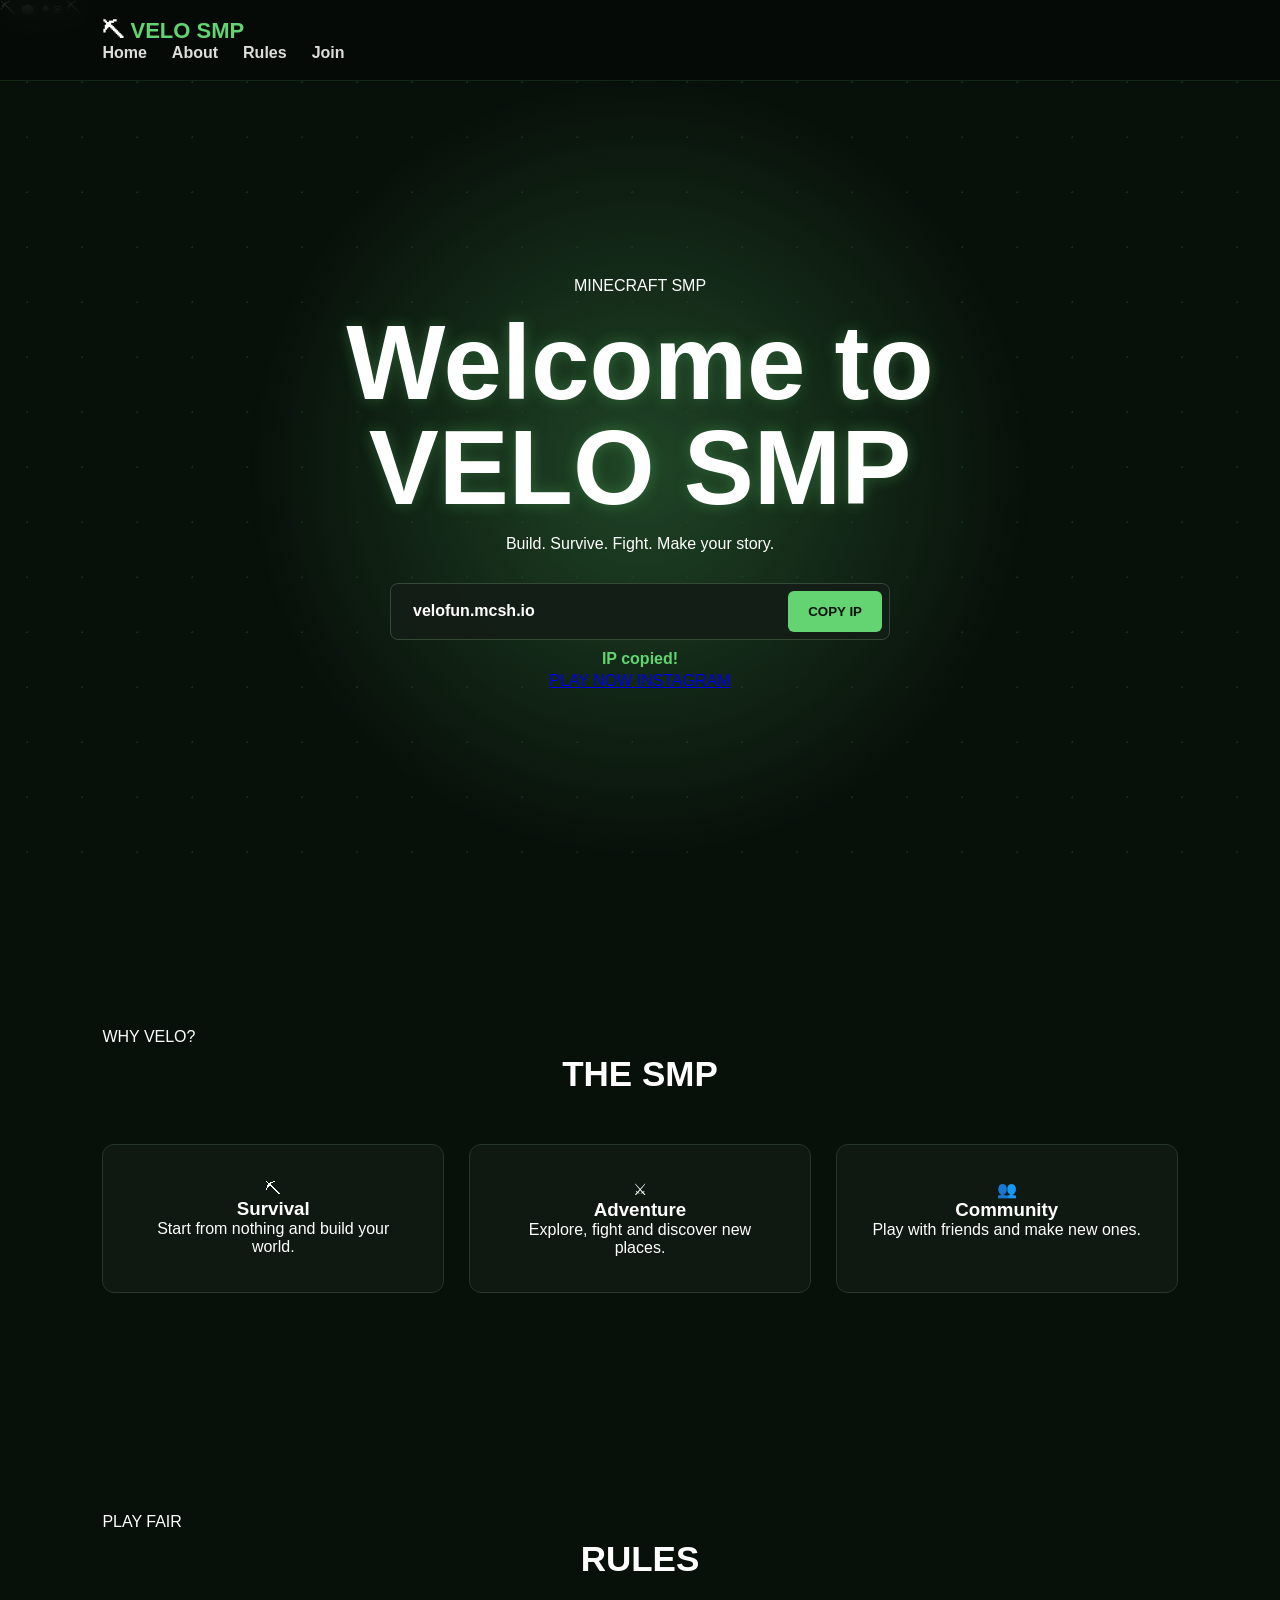
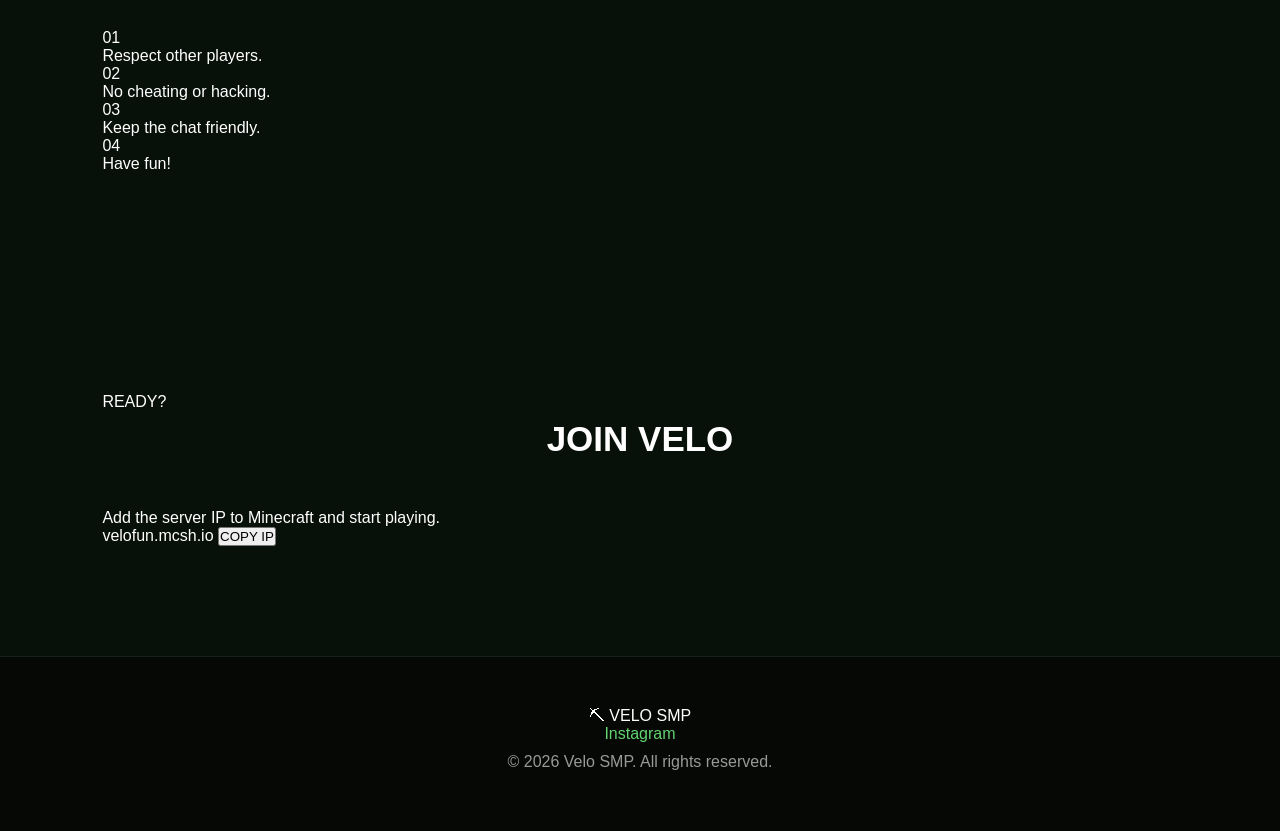
==== index.html @ 91c80f68 "Update index.html" ====
<!DOCTYPE html>
<html lang="en">
<head>
    <meta charset="UTF-8">
    <meta name="viewport" content="width=device-width, initial-scale=1.0">
    <meta name="theme-color" content="#071a12">

    <title>Velo SMP</title>

    <!-- Favicon -->
    <link rel="icon" type="image/png" href="favicon.png">

    <link rel="stylesheet" href="style.css">
</head>

<body>

    <!-- Background -->
    <div class="particles"></div>

    <!-- Floating Minecraft Symbols -->
    <div class="floating-symbols">
        <span>⛏</span>
        <span>⬢</span>
        <span>◆</span>
        <span>▣</span>
        <span>⛏</span>
    </div>

    <!-- Navbar -->
    <header class="navbar">
        <div class="nav-container">

            <div class="logo">
                ⛏ <span>VELO SMP</span>
            </div>

            <nav>
                <a href="#home">Home</a>
                <a href="#about">About</a>
                <a href="#rules">Rules</a>
                <a href="#join">Join</a>
            </nav>

        </div>
    </header>

    <!-- Hero -->
    <section id="home" class="hero">

        <div class="hero-content">

            <div class="badge">
                MINECRAFT SMP
            </div>

            <h1>
                Welcome to
                <span>VELO SMP</span>
            </h1>

            <p>
                Build. Survive. Fight. Make your story.
            </p>

            <div class="server-box">

                <span id="serverIP">
                    velofun.mcsh.io
                </span>

                <button id="copyTop">
                    COPY IP
                </button>

            </div>

            <div id="copyMessage">
                IP copied!
            </div>

            <div class="hero-buttons">

                <a href="#join" class="btn primary">
                    PLAY NOW
                </a>

                <a
                    href="https://www.instagram.com/z.eyro.x/"
                    target="_blank"
                    class="btn secondary"
                >
                    INSTAGRAM
                </a>

            </div>

        </div>

    </section>

    <!-- About -->
    <section id="about" class="section">

        <div class="section-title">
            <span>WHY VELO?</span>
            <h2>THE SMP</h2>
        </div>

        <div class="cards">

            <div class="card">
                <div class="card-icon">⛏</div>
                <h3>Survival</h3>
                <p>
                    Start from nothing and build your world.
                </p>
            </div>

            <div class="card">
                <div class="card-icon">⚔</div>
                <h3>Adventure</h3>
                <p>
                    Explore, fight and discover new places.
                </p>
            </div>

            <div class="card">
                <div class="card-icon">👥</div>
                <h3>Community</h3>
                <p>
                    Play with friends and make new ones.
                </p>
            </div>

        </div>

    </section>

    <!-- Rules -->
    <section id="rules" class="section rules-section">

        <div class="section-title">
            <span>PLAY FAIR</span>
            <h2>RULES</h2>
        </div>

        <div class="rules">

            <div class="rule">
                <span>01</span>
                <p>Respect other players.</p>
            </div>

            <div class="rule">
                <span>02</span>
                <p>No cheating or hacking.</p>
            </div>

            <div class="rule">
                <span>03</span>
                <p>Keep the chat friendly.</p>
            </div>

            <div class="rule">
                <span>04</span>
                <p>Have fun!</p>
            </div>

        </div>

    </section>

    <!-- Join -->
    <section id="join" class="join-section">

        <div class="join-content">

            <div class="section-title">
                <span>READY?</span>
                <h2>JOIN VELO</h2>
            </div>

            <p>
                Add the server IP to Minecraft and start playing.
            </p>

            <div class="join-ip">
                <span>velofun.mcsh.io</span>

                <button id="copyBottom">
                    COPY IP
                </button>
            </div>

        </div>

    </section>

    <!-- Footer -->
    <footer>

        <div class="footer-content">

            <div class="footer-logo">
                ⛏ VELO SMP
            </div>

            <a
                href="https://www.instagram.com/z.eyro.x/"
                target="_blank"
            >
                Instagram
            </a>

            <p>
                © 2026 Velo SMP. All rights reserved.
            </p>

        </div>

    </footer>

    <script src="script.js"></script>

</body>
</html>
---- style.css ----
/* ================================
   BASIC RESET
================================ */

* {
    margin: 0;
    padding: 0;
    box-sizing: border-box;
}

html {
    scroll-behavior: smooth;
}

body {
    font-family: Arial, Helvetica, sans-serif;
    background: #08100a;
    color: white;
    overflow-x: hidden;
}


/* ================================
   ANIMATED BACKGROUND
================================ */

.particles {
    position: fixed;
    inset: 0;
    z-index: -10;
    pointer-events: none;

    background-image:
        radial-gradient(
            circle,
            rgba(99, 212, 113, 0.5) 1px,
            transparent 1px
        );

    background-size: 55px 55px;

    animation: backgroundMove 15s linear infinite;

    opacity: 0.3;
}

@keyframes backgroundMove {

    from {
        background-position: 0 0;
    }

    to {
        background-position: 110px 110px;
    }

}


/* ================================
   FLOATING SYMBOLS
================================ */

.floating-symbol {
    position: fixed;
    z-index: -5;

    color: rgba(99, 212, 113, 0.18);

    font-size: 35px;

    pointer-events: none;
}

.symbol-1 {
    left: 8%;
    top: 30%;

    animation:
        floatOne 7s ease-in-out infinite;
}

.symbol-2 {
    right: 10%;
    top: 55%;

    animation:
        floatTwo 9s ease-in-out infinite;
}

.symbol-3 {
    left: 25%;
    bottom: 10%;

    animation:
        floatThree 8s ease-in-out infinite;
}

@keyframes floatOne {

    0%,
    100% {
        transform:
            translate(0, 0)
            rotate(0deg);
    }

    50% {
        transform:
            translate(30px, -40px)
            rotate(180deg);
    }

}

@keyframes floatTwo {

    0%,
    100% {
        transform:
            translate(0, 0)
            rotate(0deg);
    }

    50% {
        transform:
            translate(-30px, 35px)
            rotate(-180deg);
    }

}

@keyframes floatThree {

    0%,
    100% {
        transform:
            translate(0, 0)
            rotate(0deg);
    }

    50% {
        transform:
            translate(40px, -25px)
            rotate(180deg);
    }

}


/* ================================
   NAVBAR
================================ */

header {
    position: fixed;

    top: 0;
    left: 0;

    width: 100%;

    z-index: 1000;

    display: flex;
    justify-content: space-between;
    align-items: center;

    padding: 18px 8%;

    background: rgba(5, 10, 6, 0.85);

    backdrop-filter: blur(12px);

    border-bottom:
        1px solid rgba(99, 212, 113, 0.15);

    transition: 0.3s ease;
}

header.scrolled {
    padding-top: 12px;
    padding-bottom: 12px;

    background:
        rgba(5, 10, 6, 0.97);

    box-shadow:
        0 8px 30px rgba(0, 0, 0, 0.4);
}


/* Logo */

.logo {
    font-size: 22px;
    font-weight: 800;

    color: white;
}

.logo span {
    color: #63d471;
}


/* Navigation */

nav {
    display: flex;
    gap: 25px;
}

nav a {
    color: #ddd;

    text-decoration: none;

    font-weight: 600;

    transition:
        color 0.25s ease;
}

nav a:hover {
    color: #63d471;
}


/* ================================
   HERO
================================ */

.hero {
    min-height: 100vh;

    display: flex;

    justify-content: center;
    align-items: center;

    text-align: center;

    padding:
        120px 20px 90px;

    background:
        radial-gradient(
            circle at center,
            rgba(35, 75, 42, 0.9),
            transparent 50%
        );
}

.hero-content {
    max-width: 850px;
}


/* Welcome */

.welcome {
    color: #63d471;

    letter-spacing: 5px;

    font-size: 13px;

    font-weight: 800;

    margin-bottom: 10px;
}


/* ================================
   VELO SMP TITLE
================================ */

.title-container {
    position: relative;

    display: inline-block;

    animation:
        titleFloat 3s ease-in-out infinite;
}

h1 {
    font-size:
        clamp(55px, 10vw, 105px);

    line-height: 1;

    margin: 15px 0;

    color: white;

    text-shadow:
        0 0 15px rgba(99, 212, 113, 0.3);

    animation:
        titleGlow 2s ease-in-out infinite alternate;
}

@keyframes titleFloat {

    0%,
    100% {
        transform:
            translateY(0)
            rotate(0deg);
    }

    50% {
        transform:
            translateY(-10px)
            rotate(-0.5deg);
    }

}

@keyframes titleGlow {

    from {
        text-shadow:
            0 0 15px
            rgba(99, 212, 113, 0.25);
    }

    to {
        text-shadow:
            0 0 45px
            rgba(99, 212, 113, 0.75);
    }

}


/* Sparkles */

.sparkle {
    position: absolute;

    top: 25%;

    color: #63d471;

    font-size: 22px;

    animation:
        sparkleAnimation 1.5s ease-in-out infinite;
}

.sparkle-left {
    left: -50px;
}

.sparkle-right {
    right: -50px;

    animation-delay: 0.7s;
}

@keyframes sparkleAnimation {

    0%,
    100% {
        opacity: 0.2;

        transform:
            scale(0.6)
            rotate(0deg);
    }

    50% {
        opacity: 1;

        transform:
            scale(1.3)
            rotate(180deg);

        text-shadow:
            0 0 20px #63d471;
    }

}


/* ================================
   DESCRIPTION
================================ */

.description {
    color: #c2cbc4;

    font-size: 18px;

    line-height: 1.6;

    margin-top: 15px;
}


/* ================================
   SERVER IP
================================ */

.server-box {
    max-width: 500px;

    margin:
        30px auto 10px;

    display: flex;

    justify-content: space-between;
    align-items: center;

    padding: 7px;

    background:
        rgba(20, 30, 23, 0.95);

    border:
        1px solid #344936;

    border-radius: 8px;

    animation:
        serverGlow 3s ease-in-out infinite;
}

.server-box span {
    padding-left: 15px;

    font-weight: bold;

    font-size: 16px;
}

.server-box button,
.copy-button {
    position: relative;

    overflow: hidden;

    padding: 13px 20px;

    border: none;

    border-radius: 6px;

    background: #63d471;

    color: #071009;

    font-weight: 800;

    cursor: pointer;

    transition:
        transform 0.2s ease,
        box-shadow 0.2s ease;
}

.server-box button:hover,
.copy-button:hover {
    transform:
        translateY(-2px)
        scale(1.03);

    box-shadow:
        0 8px 25px
        rgba(99, 212, 113, 0.3);
}

@keyframes serverGlow {

    0%,
    100% {
        box-shadow:
            0 0 15px
            rgba(99, 212, 113, 0.04);
    }

    50% {
        box-shadow:
            0 0 30px
            rgba(99, 212, 113, 0.15);
    }

}

#copyMessage {
    min-height: 22px;

    color: #63d471;

    font-weight: bold;

    margin-top: 5px;
}


/* ================================
   BUTTONS
================================ */

.buttons {
    margin-top: 25px;

    display: flex;

    justify-content: center;

    gap: 15px;
}

.main-button,
.instagram-button {
    padding: 14px 25px;

    border-radius: 7px;

    text-decoration: none;

    font-weight: bold;

    transition:
        transform 0.25s ease,
        box-shadow 0.25s ease;
}

.main-button {
    background: #63d471;

    color: #071009;
}

.instagram-button {
    background: #171717;

    color: white;

    border:
        1px solid #444;
}

.main-button:hover,
.instagram-button:hover {
    transform:
        translateY(-4px);

    box-shadow:
        0 10px 25px
        rgba(0, 0, 0, 0.3);
}


/* ================================
   SECTIONS
================================ */

section {
    padding: 110px 8%;
}

.section-heading {
    text-align: center;
}

.section-tag {
    color: #63d471;

    letter-spacing: 4px;

    font-size: 13px;

    font-weight: 800;
}

section h2 {
    text-align: center;

    font-size: 35px;

    margin:
        8px 0 50px;
}


/* ================================
   CARDS
================================ */

.cards {
    max-width: 1100px;

    margin: auto;

    display: grid;

    grid-template-columns:
        repeat(3, 1fr);

    gap: 25px;
}

.card {
    padding: 35px;

    text-align: center;

    background:
        rgba(17, 25, 19, 0.92);

    border:
        1px solid #26352a;

    border-radius: 12px;

    animation:
        cardFloat 5s ease-in-out infinite;

    transition:
        border-color 0.3s ease,
        box-shadow 0.3s ease;
}

.card:nth-child(2) {
    animation-delay: 0.7s;
}

.card:nth-child(3) {
    animation-delay: 1.4s;
}

.card:hover {
    border-color: #63d471;

    box-shadow:
        0 15px 40px
        rgba(99, 212, 113, 0.1);
}

@keyframes cardFloat {

    0%,
    100% {
        transform:
            translateY(0);
    }

    50% {
        transform:
            translateY(-8px);
    }

}

.icon {
    font-size: 45px;

    margin-bottom: 15px;

    display: inline-block;
}


/* Earth */

.earth {
    animation:
        earthAnimation 3s ease-in-out infinite;
}

@keyframes earthAnimation {

    0% {
        transform:
            translateY(0)
            rotate(0deg)
            scale(1);
    }

    50% {
        transform:
            translateY(-10px)
            rotate(180deg)
            scale(1.08);
    }

    100% {
        transform:
            translateY(0)
            rotate(360deg)
            scale(1);
    }

}


/* Sword */

.sword {
    animation:
        swordAnimation 2s ease-in-out infinite;
}

@keyframes swordAnimation {

    0%,
    100% {
        transform:
            rotate(-12deg);
    }

    50% {
        transform:
            rotate(18deg)
            translateY(-8px);
    }

}


/* People */

.people {
    animation:
        peopleAnimation 1.8s ease-in-out infinite;
}

@keyframes peopleAnimation {

    0%,
    100% {
        transform:
            translateY(0);
    }

    50% {
        transform:
            translateY(-10px)
            scale(1.08);
    }

}


/* ================================
   RULES
================================ */

.rules-box {
    max-width: 700px;

    margin: auto;

    padding: 30px;

    background:
        rgba(17, 25, 19, 0.92);

    border:
        1px solid #26352a;

    border-radius: 12px;

    animation:
        rulesGlow 4s ease-in-out infinite;
}

.rules-box p {
    padding: 15px 0;

    border-bottom:
        1px solid #26352a;

    transition:
        padding-left 0.2s ease,
        color 0.2s ease;
}

.rules-box p:last-child {
    border-bottom: none;
}

.rules-box p:hover {
    padding-left: 10px;

    color: #63d471;
}

@keyframes rulesGlow {

    0%,
    100% {
        box-shadow:
            0 0 0
            rgba(99, 212, 113, 0);
    }

    50% {
        box-shadow:
            0 0 35px
            rgba(99, 212, 113, 0.08);
    }

}


/* ================================
   JOIN
================================ */

.join {
    text-align: center;

    background:
        radial-gradient(
            circle,
            rgba(24, 50, 30, 0.9),
            transparent 70%
        );
}

.join h2 {
    margin-bottom: 15px;

    animation:
        joinFloat 3s ease-in-out infinite;
}

.join p {
    color: #c2cbc4;
}

.big-ip {
    margin: 25px 0;

    font-size:
        clamp(24px, 4vw, 32px);

    font-weight: bold;

    color: #63d471;

    text-shadow:
        0 0 20px
        rgba(99, 212, 113, 0.3);
}

@keyframes joinFloat {

    0%,
    100% {
        transform:
            translateY(0);
    }

    50% {
        transform:
            translateY(-6px);
    }

}


/* ================================
   FOOTER
================================ */

footer {
    text-align: center;

    padding: 50px 20px;

    background: #050805;

    border-top:
        1px solid #182119;
}

footer h3 {
    margin-bottom: 10px;
}

footer p {
    color: #999;

    margin: 10px 0;
}

footer a {
    color: #63d471;

    text-decoration: none;
}

footer a:hover {
    text-decoration: underline;
}


/* ================================
   MOBILE
================================ */

@media (max-width: 700px) {

    header {
        padding:
            15px 5%;
    }

    nav {
        display: none;
    }

    .server-box {
        flex-direction: column;

        gap: 10px;
    }

    .server-box span {
        padding: 10px;
    }

    .server-box button {
        width: 100%;
    }

    .buttons {
        flex-direction: column;
    }

    .main-button,
    .instagram-button {
        width: 100%;

        text-align: center;
    }

    .cards {
        grid-template-columns: 1fr;
    }

    section {
        padding:
            80px 6%;
    }

    .sparkle {
        display: none;
    }

}


/* ================================
   REDUCED MOTION
================================ */

@media (prefers-reduced-motion: reduce) {

    * {
        animation: none !important;
        transition: none !important;
    }

}
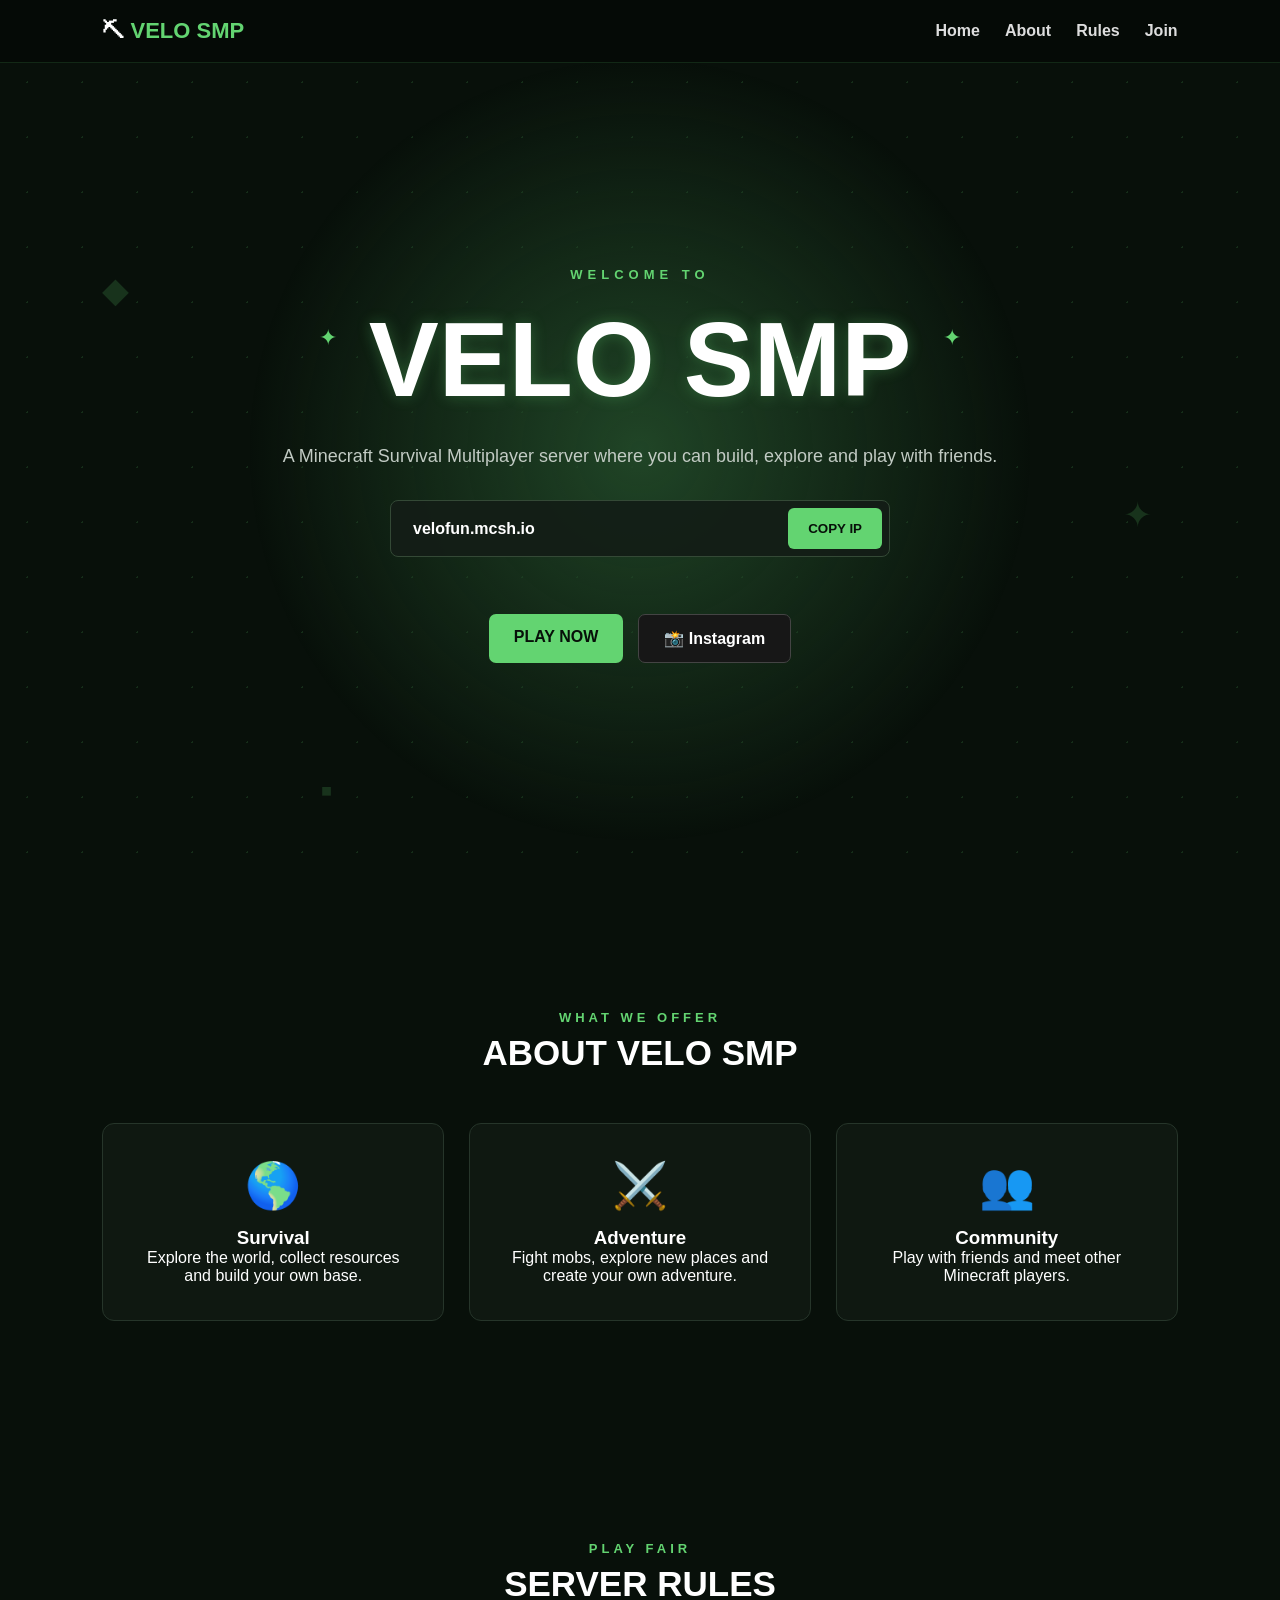
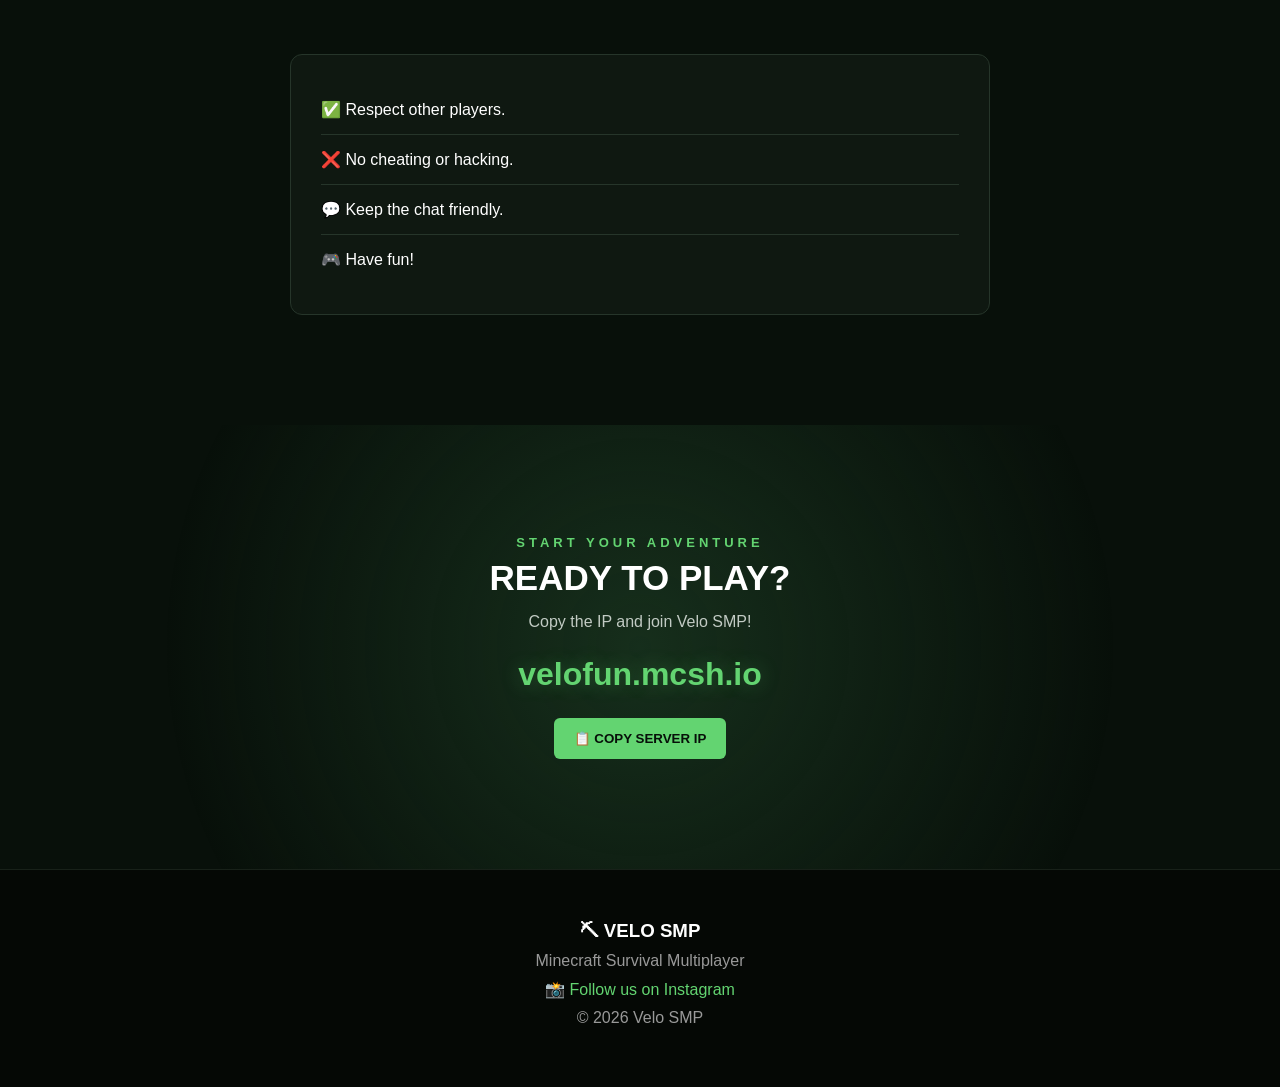
==== commit 6b6a2026: "Update index.html" ====
--- a/index.html
+++ b/index.html
@@ -3,13 +3,9 @@
 <head>
     <meta charset="UTF-8">
     <meta name="viewport" content="width=device-width, initial-scale=1.0">
-    <meta name="theme-color" content="#071a12">
-
+    <meta name="theme-color" content="#08100a">
     <title>Velo SMP</title>
-
-    <!-- Favicon -->
     <link rel="icon" type="image/png" href="favicon.png">
-
     <link rel="stylesheet" href="style.css">
 </head>
 
@@ -18,208 +14,241 @@
     <!-- Background -->
     <div class="particles"></div>
 
-    <!-- Floating Minecraft Symbols -->
-    <div class="floating-symbols">
-        <span>⛏</span>
-        <span>⬢</span>
-        <span>◆</span>
-        <span>▣</span>
-        <span>⛏</span>
-    </div>
-
-    <!-- Navbar -->
-    <header class="navbar">
-        <div class="nav-container">
-
-            <div class="logo">
-                ⛏ <span>VELO SMP</span>
-            </div>
-
-            <nav>
-                <a href="#home">Home</a>
-                <a href="#about">About</a>
-                <a href="#rules">Rules</a>
-                <a href="#join">Join</a>
-            </nav>
-
+    <!-- Floating symbols -->
+    <div class="floating-symbol symbol-1">◆</div>
+    <div class="floating-symbol symbol-2">✦</div>
+    <div class="floating-symbol symbol-3">▪</div>
+
+    <!-- Navigation -->
+    <header id="navbar">
+
+        <div class="logo">
+            ⛏ <span>VELO SMP</span>
         </div>
+
+        <nav>
+            <a href="#home">Home</a>
+            <a href="#about">About</a>
+            <a href="#rules">Rules</a>
+            <a href="#join">Join</a>
+        </nav>
+
     </header>
 
-    <!-- Hero -->
-    <section id="home" class="hero">
-
-        <div class="hero-content">
-
-            <div class="badge">
-                MINECRAFT SMP
-            </div>
-
-            <h1>
-                Welcome to
-                <span>VELO SMP</span>
-            </h1>
+
+    <!-- Main -->
+    <main>
+
+        <!-- HOME -->
+        <section id="home" class="hero">
+
+            <div class="hero-content">
+
+                <div class="welcome">
+                    WELCOME TO
+                </div>
+
+                <div class="title-container">
+
+                    <span class="sparkle sparkle-left">✦</span>
+
+                    <h1 id="mainTitle">VELO SMP</h1>
+
+                    <span class="sparkle sparkle-right">✦</span>
+
+                </div>
+
+                <p class="description">
+                    A Minecraft Survival Multiplayer server
+                    where you can build, explore and play with friends.
+                </p>
+
+
+                <!-- Server IP -->
+                <div class="server-box">
+
+                    <span id="serverIP">
+                        velofun.mcsh.io
+                    </span>
+
+                    <button id="copyTop">
+                        COPY IP
+                    </button>
+
+                </div>
+
+                <div id="copyMessage"></div>
+
+
+                <!-- Buttons -->
+                <div class="buttons">
+
+                    <a href="#join" class="main-button">
+                        PLAY NOW
+                    </a>
+
+                    <a
+                        href="https://www.instagram.com/z.eyro.x/"
+                        target="_blank"
+                        rel="noopener noreferrer"
+                        class="instagram-button"
+                    >
+                        📸 Instagram
+                    </a>
+
+                </div>
+
+            </div>
+
+        </section>
+
+
+        <!-- ABOUT -->
+        <section id="about">
+
+            <div class="section-heading">
+
+                <div class="section-tag">
+                    WHAT WE OFFER
+                </div>
+
+                <h2>ABOUT VELO SMP</h2>
+
+            </div>
+
+
+            <div class="cards">
+
+                <div class="card">
+
+                    <div class="icon earth">
+                        🌎
+                    </div>
+
+                    <h3>Survival</h3>
+
+                    <p>
+                        Explore the world, collect resources
+                        and build your own base.
+                    </p>
+
+                </div>
+
+
+                <div class="card">
+
+                    <div class="icon sword">
+                        ⚔️
+                    </div>
+
+                    <h3>Adventure</h3>
+
+                    <p>
+                        Fight mobs, explore new places
+                        and create your own adventure.
+                    </p>
+
+                </div>
+
+
+                <div class="card">
+
+                    <div class="icon people">
+                        👥
+                    </div>
+
+                    <h3>Community</h3>
+
+                    <p>
+                        Play with friends and meet
+                        other Minecraft players.
+                    </p>
+
+                </div>
+
+            </div>
+
+        </section>
+
+
+        <!-- RULES -->
+        <section id="rules">
+
+            <div class="section-heading">
+
+                <div class="section-tag">
+                    PLAY FAIR
+                </div>
+
+                <h2>SERVER RULES</h2>
+
+            </div>
+
+
+            <div class="rules-box">
+
+                <p>✅ Respect other players.</p>
+
+                <p>❌ No cheating or hacking.</p>
+
+                <p>💬 Keep the chat friendly.</p>
+
+                <p>🎮 Have fun!</p>
+
+            </div>
+
+        </section>
+
+
+        <!-- JOIN -->
+        <section id="join" class="join">
+
+            <div class="section-tag">
+                START YOUR ADVENTURE
+            </div>
+
+            <h2>READY TO PLAY?</h2>
 
             <p>
-                Build. Survive. Fight. Make your story.
+                Copy the IP and join Velo SMP!
             </p>
 
-            <div class="server-box">
-
-                <span id="serverIP">
-                    velofun.mcsh.io
-                </span>
-
-                <button id="copyTop">
-                    COPY IP
-                </button>
-
-            </div>
-
-            <div id="copyMessage">
-                IP copied!
-            </div>
-
-            <div class="hero-buttons">
-
-                <a href="#join" class="btn primary">
-                    PLAY NOW
-                </a>
-
-                <a
-                    href="https://www.instagram.com/z.eyro.x/"
-                    target="_blank"
-                    class="btn secondary"
-                >
-                    INSTAGRAM
-                </a>
-
-            </div>
-
-        </div>
-
-    </section>
-
-    <!-- About -->
-    <section id="about" class="section">
-
-        <div class="section-title">
-            <span>WHY VELO?</span>
-            <h2>THE SMP</h2>
-        </div>
-
-        <div class="cards">
-
-            <div class="card">
-                <div class="card-icon">⛏</div>
-                <h3>Survival</h3>
-                <p>
-                    Start from nothing and build your world.
-                </p>
-            </div>
-
-            <div class="card">
-                <div class="card-icon">⚔</div>
-                <h3>Adventure</h3>
-                <p>
-                    Explore, fight and discover new places.
-                </p>
-            </div>
-
-            <div class="card">
-                <div class="card-icon">👥</div>
-                <h3>Community</h3>
-                <p>
-                    Play with friends and make new ones.
-                </p>
-            </div>
-
-        </div>
-
-    </section>
-
-    <!-- Rules -->
-    <section id="rules" class="section rules-section">
-
-        <div class="section-title">
-            <span>PLAY FAIR</span>
-            <h2>RULES</h2>
-        </div>
-
-        <div class="rules">
-
-            <div class="rule">
-                <span>01</span>
-                <p>Respect other players.</p>
-            </div>
-
-            <div class="rule">
-                <span>02</span>
-                <p>No cheating or hacking.</p>
-            </div>
-
-            <div class="rule">
-                <span>03</span>
-                <p>Keep the chat friendly.</p>
-            </div>
-
-            <div class="rule">
-                <span>04</span>
-                <p>Have fun!</p>
-            </div>
-
-        </div>
-
-    </section>
-
-    <!-- Join -->
-    <section id="join" class="join-section">
-
-        <div class="join-content">
-
-            <div class="section-title">
-                <span>READY?</span>
-                <h2>JOIN VELO</h2>
-            </div>
-
-            <p>
-                Add the server IP to Minecraft and start playing.
-            </p>
-
-            <div class="join-ip">
-                <span>velofun.mcsh.io</span>
-
-                <button id="copyBottom">
-                    COPY IP
-                </button>
-            </div>
-
-        </div>
-
-    </section>
+            <div class="big-ip">
+                velofun.mcsh.io
+            </div>
+
+            <button id="copyBottom" class="copy-button">
+                📋 COPY SERVER IP
+            </button>
+
+        </section>
+
+    </main>
+
 
     <!-- Footer -->
     <footer>
 
-        <div class="footer-content">
-
-            <div class="footer-logo">
-                ⛏ VELO SMP
-            </div>
-
-            <a
-                href="https://www.instagram.com/z.eyro.x/"
-                target="_blank"
-            >
-                Instagram
-            </a>
-
-            <p>
-                © 2026 Velo SMP. All rights reserved.
-            </p>
-
-        </div>
+        <h3>⛏ VELO SMP</h3>
+
+        <p>
+            Minecraft Survival Multiplayer
+        </p>
+
+        <a
+            href="https://www.instagram.com/z.eyro.x/"
+            target="_blank"
+            rel="noopener noreferrer"
+        >
+            📸 Follow us on Instagram
+        </a>
+
+        <p class="copyright">
+            © 2026 Velo SMP
+        </p>
 
     </footer>
+
 
     <script src="script.js"></script>
 
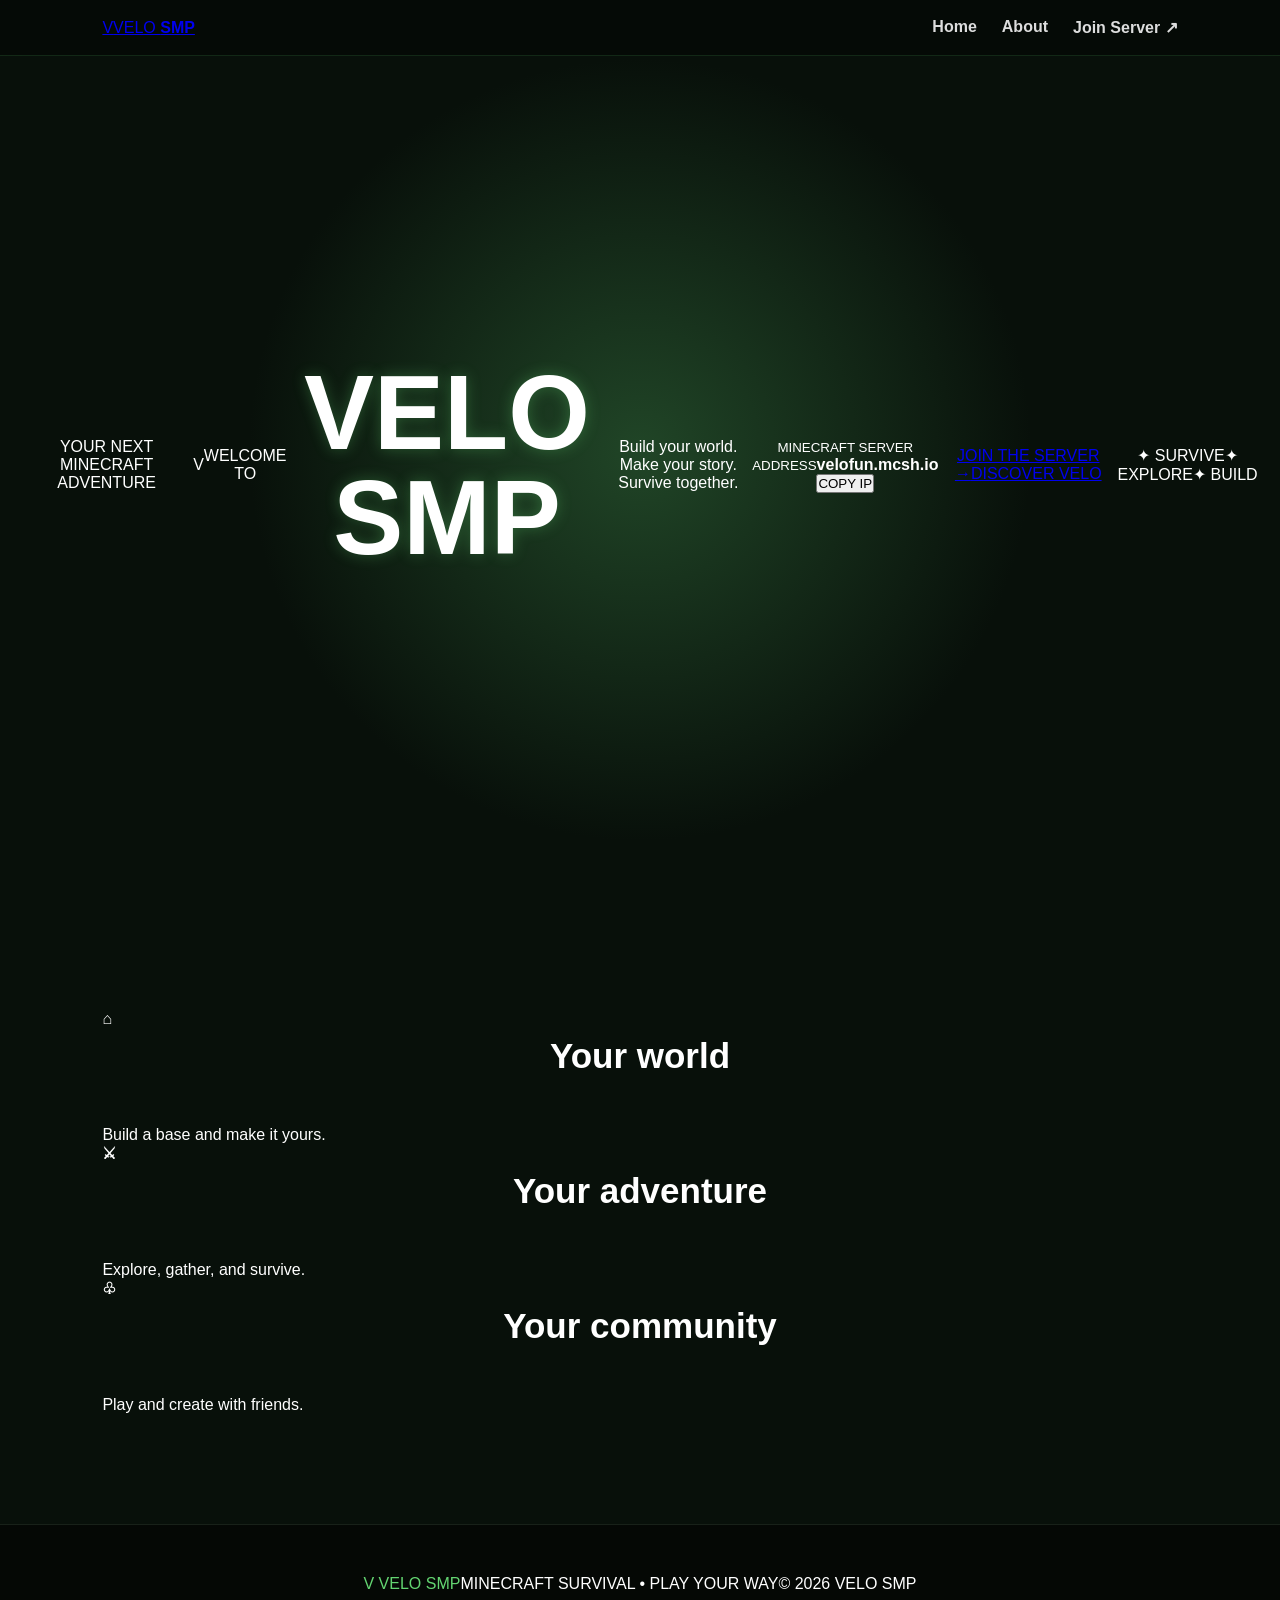
==== commit 066f04f6: "Redesign Velo SMP homepage" ====
--- a/index.html
+++ b/index.html
@@ -1,256 +1,6 @@
-<!DOCTYPE html>
-<html lang="en">
-<head>
-    <meta charset="UTF-8">
-    <meta name="viewport" content="width=device-width, initial-scale=1.0">
-    <meta name="theme-color" content="#08100a">
-    <title>Velo SMP</title>
-    <link rel="icon" type="image/png" href="favicon.png">
-    <link rel="stylesheet" href="style.css">
-</head>
-
-<body>
-
-    <!-- Background -->
-    <div class="particles"></div>
-
-    <!-- Floating symbols -->
-    <div class="floating-symbol symbol-1">◆</div>
-    <div class="floating-symbol symbol-2">✦</div>
-    <div class="floating-symbol symbol-3">▪</div>
-
-    <!-- Navigation -->
-    <header id="navbar">
-
-        <div class="logo">
-            ⛏ <span>VELO SMP</span>
-        </div>
-
-        <nav>
-            <a href="#home">Home</a>
-            <a href="#about">About</a>
-            <a href="#rules">Rules</a>
-            <a href="#join">Join</a>
-        </nav>
-
-    </header>
-
-
-    <!-- Main -->
-    <main>
-
-        <!-- HOME -->
-        <section id="home" class="hero">
-
-            <div class="hero-content">
-
-                <div class="welcome">
-                    WELCOME TO
-                </div>
-
-                <div class="title-container">
-
-                    <span class="sparkle sparkle-left">✦</span>
-
-                    <h1 id="mainTitle">VELO SMP</h1>
-
-                    <span class="sparkle sparkle-right">✦</span>
-
-                </div>
-
-                <p class="description">
-                    A Minecraft Survival Multiplayer server
-                    where you can build, explore and play with friends.
-                </p>
-
-
-                <!-- Server IP -->
-                <div class="server-box">
-
-                    <span id="serverIP">
-                        velofun.mcsh.io
-                    </span>
-
-                    <button id="copyTop">
-                        COPY IP
-                    </button>
-
-                </div>
-
-                <div id="copyMessage"></div>
-
-
-                <!-- Buttons -->
-                <div class="buttons">
-
-                    <a href="#join" class="main-button">
-                        PLAY NOW
-                    </a>
-
-                    <a
-                        href="https://www.instagram.com/z.eyro.x/"
-                        target="_blank"
-                        rel="noopener noreferrer"
-                        class="instagram-button"
-                    >
-                        📸 Instagram
-                    </a>
-
-                </div>
-
-            </div>
-
-        </section>
-
-
-        <!-- ABOUT -->
-        <section id="about">
-
-            <div class="section-heading">
-
-                <div class="section-tag">
-                    WHAT WE OFFER
-                </div>
-
-                <h2>ABOUT VELO SMP</h2>
-
-            </div>
-
-
-            <div class="cards">
-
-                <div class="card">
-
-                    <div class="icon earth">
-                        🌎
-                    </div>
-
-                    <h3>Survival</h3>
-
-                    <p>
-                        Explore the world, collect resources
-                        and build your own base.
-                    </p>
-
-                </div>
-
-
-                <div class="card">
-
-                    <div class="icon sword">
-                        ⚔️
-                    </div>
-
-                    <h3>Adventure</h3>
-
-                    <p>
-                        Fight mobs, explore new places
-                        and create your own adventure.
-                    </p>
-
-                </div>
-
-
-                <div class="card">
-
-                    <div class="icon people">
-                        👥
-                    </div>
-
-                    <h3>Community</h3>
-
-                    <p>
-                        Play with friends and meet
-                        other Minecraft players.
-                    </p>
-
-                </div>
-
-            </div>
-
-        </section>
-
-
-        <!-- RULES -->
-        <section id="rules">
-
-            <div class="section-heading">
-
-                <div class="section-tag">
-                    PLAY FAIR
-                </div>
-
-                <h2>SERVER RULES</h2>
-
-            </div>
-
-
-            <div class="rules-box">
-
-                <p>✅ Respect other players.</p>
-
-                <p>❌ No cheating or hacking.</p>
-
-                <p>💬 Keep the chat friendly.</p>
-
-                <p>🎮 Have fun!</p>
-
-            </div>
-
-        </section>
-
-
-        <!-- JOIN -->
-        <section id="join" class="join">
-
-            <div class="section-tag">
-                START YOUR ADVENTURE
-            </div>
-
-            <h2>READY TO PLAY?</h2>
-
-            <p>
-                Copy the IP and join Velo SMP!
-            </p>
-
-            <div class="big-ip">
-                velofun.mcsh.io
-            </div>
-
-            <button id="copyBottom" class="copy-button">
-                📋 COPY SERVER IP
-            </button>
-
-        </section>
-
-    </main>
-
-
-    <!-- Footer -->
-    <footer>
-
-        <h3>⛏ VELO SMP</h3>
-
-        <p>
-            Minecraft Survival Multiplayer
-        </p>
-
-        <a
-            href="https://www.instagram.com/z.eyro.x/"
-            target="_blank"
-            rel="noopener noreferrer"
-        >
-            📸 Follow us on Instagram
-        </a>
-
-        <p class="copyright">
-            © 2026 Velo SMP
-        </p>
-
-    </footer>
-
-
-    <script src="script.js"></script>
-
-</body>
-</html>
+<!doctype html>
+<html lang="en"><head><meta charset="UTF-8"><meta name="viewport" content="width=device-width,initial-scale=1"><meta name="theme-color" content="#07110b"><meta name="description" content="Join Velo SMP, a Minecraft survival server."><title>Velo SMP | Minecraft Server</title><link rel="icon" type="image/svg+xml" href="favicon.svg"><link rel="stylesheet" href="style.css"></head>
+<body><div class="ambient"></div><header class="site-header"><a class="brand" href="index.html"><span class="brand-mark">V</span><span>VELO <b>SMP</b></span></a><nav><a class="active" href="index.html">Home</a><a href="about.html">About</a><a class="nav-join" href="join.html">Join Server ↗</a></nav></header>
+<main><section class="hero"><div class="server-pill"><i></i> YOUR NEXT MINECRAFT ADVENTURE</div><div class="hero-logo">V</div><p class="eyebrow">WELCOME TO</p><h1>VELO <span>SMP</span></h1><p class="hero-copy">Build your world. Make your story.<br>Survive together.</p><div class="server-address"><div><small>MINECRAFT SERVER ADDRESS</small><strong>velofun.mcsh.io</strong></div><button id="copy-ip">COPY IP</button></div><p class="copy-note" id="copy-note" aria-live="polite"></p><div class="hero-actions"><a class="button primary" href="join.html">JOIN THE SERVER →</a><a class="button ghost" href="about.html">DISCOVER VELO</a></div><div class="hero-foot"><span>✦ SURVIVE</span><span>✦ EXPLORE</span><span>✦ BUILD</span></div></section>
+<section class="feature-strip"><article><b>⌂</b><div><h2>Your world</h2><p>Build a base and make it yours.</p></div></article><article><b>⚔</b><div><h2>Your adventure</h2><p>Explore, gather, and survive.</p></div></article><article><b>♧</b><div><h2>Your community</h2><p>Play and create with friends.</p></div></article></section></main>
+<footer><a class="footer-brand" href="index.html"><span class="brand-mark small">V</span> VELO SMP</a><span>MINECRAFT SURVIVAL • PLAY YOUR WAY</span><span>© 2026 VELO SMP</span></footer><script src="script.js"></script></body></html>
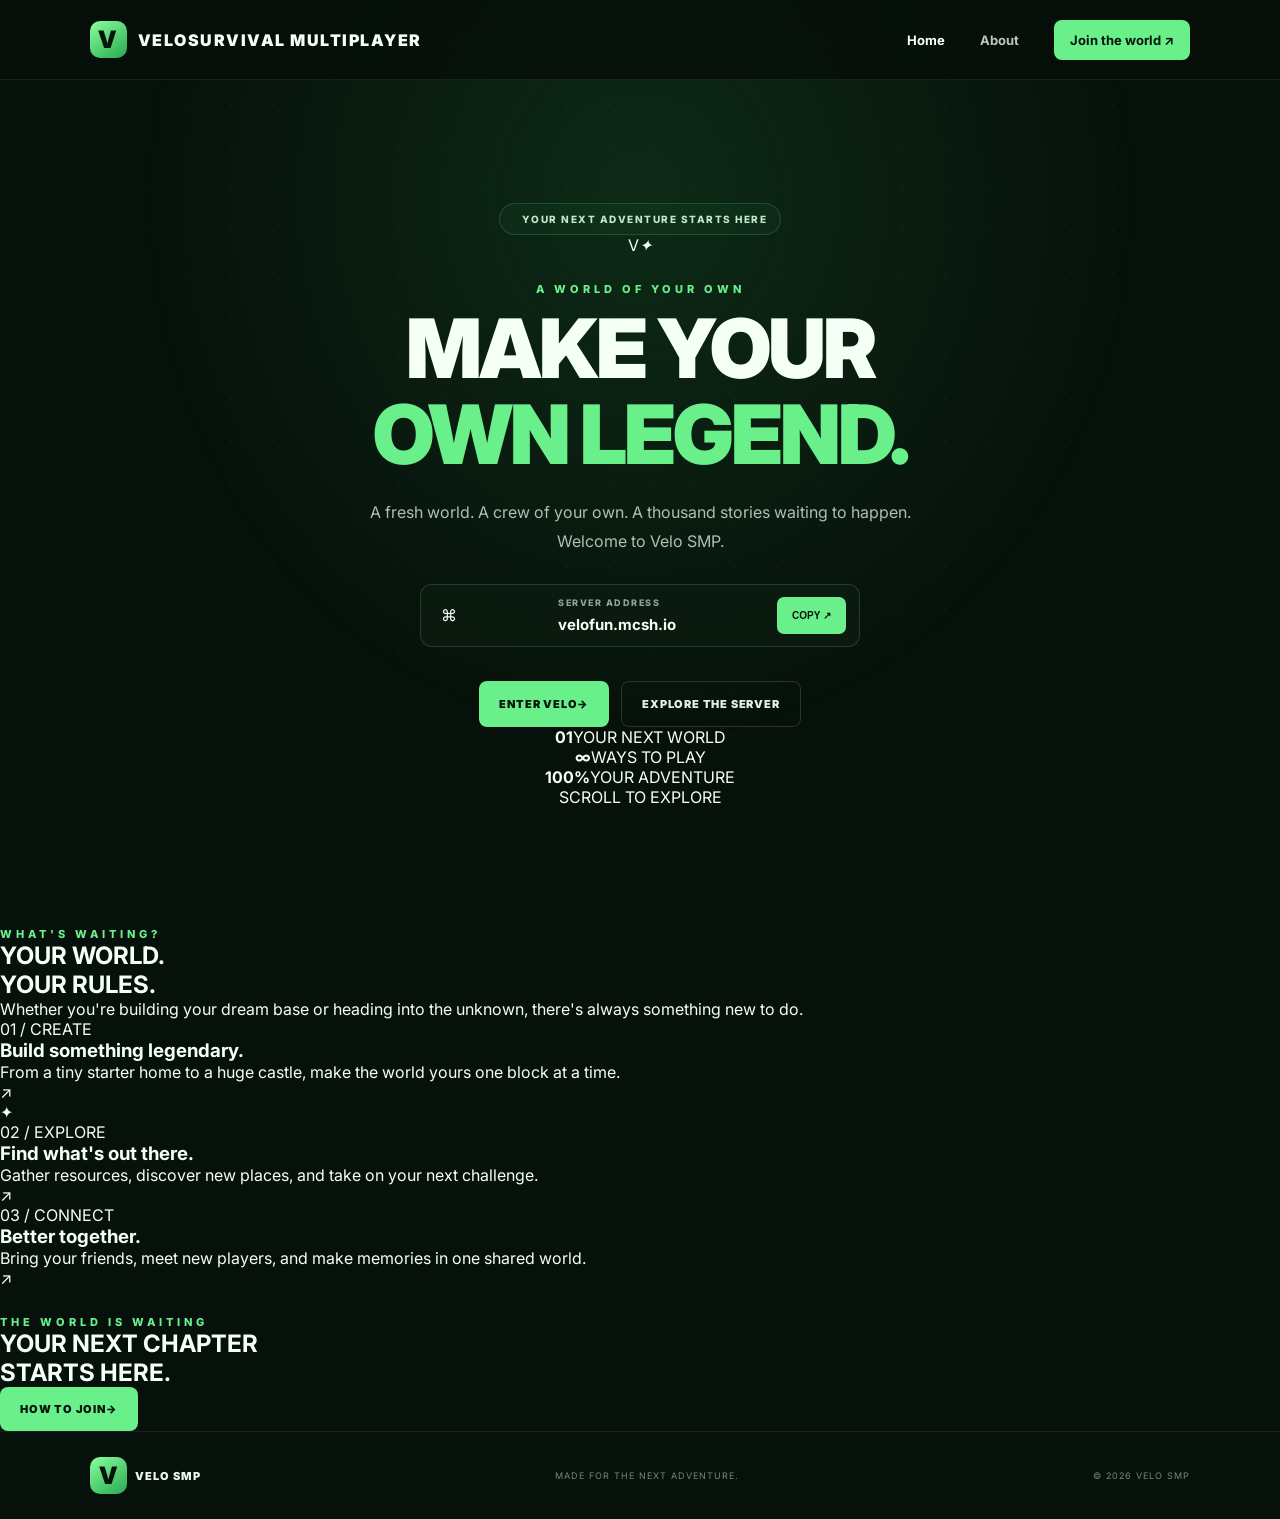
==== commit 6a74a35d: "Upgrade Velo SMP homepage design" ====
--- a/index.html
+++ b/index.html
@@ -1,6 +1,8 @@
 <!doctype html>
-<html lang="en"><head><meta charset="UTF-8"><meta name="viewport" content="width=device-width,initial-scale=1"><meta name="theme-color" content="#07110b"><meta name="description" content="Join Velo SMP, a Minecraft survival server."><title>Velo SMP | Minecraft Server</title><link rel="icon" type="image/svg+xml" href="favicon.svg"><link rel="stylesheet" href="style.css"></head>
-<body><div class="ambient"></div><header class="site-header"><a class="brand" href="index.html"><span class="brand-mark">V</span><span>VELO <b>SMP</b></span></a><nav><a class="active" href="index.html">Home</a><a href="about.html">About</a><a class="nav-join" href="join.html">Join Server ↗</a></nav></header>
-<main><section class="hero"><div class="server-pill"><i></i> YOUR NEXT MINECRAFT ADVENTURE</div><div class="hero-logo">V</div><p class="eyebrow">WELCOME TO</p><h1>VELO <span>SMP</span></h1><p class="hero-copy">Build your world. Make your story.<br>Survive together.</p><div class="server-address"><div><small>MINECRAFT SERVER ADDRESS</small><strong>velofun.mcsh.io</strong></div><button id="copy-ip">COPY IP</button></div><p class="copy-note" id="copy-note" aria-live="polite"></p><div class="hero-actions"><a class="button primary" href="join.html">JOIN THE SERVER →</a><a class="button ghost" href="about.html">DISCOVER VELO</a></div><div class="hero-foot"><span>✦ SURVIVE</span><span>✦ EXPLORE</span><span>✦ BUILD</span></div></section>
-<section class="feature-strip"><article><b>⌂</b><div><h2>Your world</h2><p>Build a base and make it yours.</p></div></article><article><b>⚔</b><div><h2>Your adventure</h2><p>Explore, gather, and survive.</p></div></article><article><b>♧</b><div><h2>Your community</h2><p>Play and create with friends.</p></div></article></section></main>
-<footer><a class="footer-brand" href="index.html"><span class="brand-mark small">V</span> VELO SMP</a><span>MINECRAFT SURVIVAL • PLAY YOUR WAY</span><span>© 2026 VELO SMP</span></footer><script src="script.js"></script></body></html>+<html lang="en"><head><meta charset="UTF-8"><meta name="viewport" content="width=device-width,initial-scale=1"><meta name="theme-color" content="#090b18"><meta name="description" content="Enter Velo SMP — a Minecraft survival world built for big adventures."><title>VELO SMP — Enter the World</title><link rel="icon" type="image/svg+xml" href="favicon.svg?v=2"><link rel="stylesheet" href="style.css"></head>
+<body><div class="ambient"></div><div class="grid-overlay"></div>
+<header class="site-header"><a class="brand" href="index.html" aria-label="Velo SMP home"><span class="brand-mark">V</span><span class="brand-name">VELO<span class="brand-sub">SURVIVAL MULTIPLAYER</span></span></a><nav aria-label="Main navigation"><a class="active" href="index.html">Home</a><a href="about.html">About</a><a class="nav-join" href="join.html">Join the world <span>↗</span></a></nav></header>
+<main><section class="hero"><div class="hero-orbit orbit-one"></div><div class="hero-orbit orbit-two"></div><div class="server-pill"><span class="live-dot"></span> YOUR NEXT ADVENTURE STARTS HERE</div><div class="hero-emblem"><span>V</span><i class="emblem-spark">✦</i></div><p class="eyebrow">A WORLD OF YOUR OWN</p><h1>MAKE YOUR<br><span>OWN LEGEND.</span></h1><p class="hero-copy">A fresh world. A crew of your own. A thousand stories waiting to happen.<br class="desktop-only"> Welcome to Velo SMP.</p><div class="server-address"><div class="address-icon">⌘</div><div class="address-text"><small>SERVER ADDRESS</small><strong>velofun.mcsh.io</strong></div><button id="copy-ip" aria-label="Copy server address">COPY <span>↗</span></button></div><p class="copy-note" id="copy-note" aria-live="polite"></p><div class="hero-actions"><a class="button primary" href="join.html">ENTER VELO <span>→</span></a><a class="button ghost" href="about.html">EXPLORE THE SERVER</a></div><div class="hero-stats"><div><strong>01</strong><span>YOUR NEXT WORLD</span></div><i></i><div><strong>∞</strong><span>WAYS TO PLAY</span></div><i></i><div><strong>100%</strong><span>YOUR ADVENTURE</span></div></div><div class="scroll-cue"><span></span> SCROLL TO EXPLORE</div></section>
+<section class="section-wrap"><div class="section-heading"><div><p class="eyebrow">WHAT'S WAITING?</p><h2>YOUR WORLD.<br><span>YOUR RULES.</span></h2></div><p>Whether you're building your dream base or heading into the unknown, there's always something new to do.</p></div><div class="feature-grid"><article class="feature-card feature-large"><div class="card-art art-build"><span class="art-moon"></span><span class="block block-a"></span><span class="block block-b"></span><span class="block block-c"></span></div><div class="card-content"><span class="card-number">01 / CREATE</span><h3>Build something legendary.</h3><p>From a tiny starter home to a huge castle, make the world yours one block at a time.</p></div><span class="card-arrow">↗</span></article><article class="feature-card"><div class="card-art art-explore"><span class="mountain mountain-a"></span><span class="mountain mountain-b"></span><span class="art-star">✦</span></div><div class="card-content"><span class="card-number">02 / EXPLORE</span><h3>Find what's out there.</h3><p>Gather resources, discover new places, and take on your next challenge.</p></div><span class="card-arrow">↗</span></article><article class="feature-card"><div class="card-art art-crew"><span class="crew-orb orb-a"></span><span class="crew-orb orb-b"></span><span class="crew-orb orb-c"></span></div><div class="card-content"><span class="card-number">03 / CONNECT</span><h3>Better together.</h3><p>Bring your friends, meet new players, and make memories in one shared world.</p></div><span class="card-arrow">↗</span></article></div></section>
+<section class="cta-band"><div><p class="eyebrow">THE WORLD IS WAITING</p><h2>YOUR NEXT CHAPTER<br>STARTS <span>HERE.</span></h2></div><a class="button primary" href="join.html">HOW TO JOIN <span>→</span></a></section></main>
+<footer><a class="footer-brand" href="index.html"><span class="brand-mark mini">V</span> VELO SMP</a><span>MADE FOR THE NEXT ADVENTURE.</span><span>© 2026 VELO SMP</span></footer><script src="script.js"></script></body></html>
--- a/style.css
+++ b/style.css
@@ -1,973 +1 @@
-/* ================================
-   BASIC RESET
-================================ */
-
-* {
-    margin: 0;
-    padding: 0;
-    box-sizing: border-box;
-}
-
-html {
-    scroll-behavior: smooth;
-}
-
-body {
-    font-family: Arial, Helvetica, sans-serif;
-    background: #08100a;
-    color: white;
-    overflow-x: hidden;
-}
-
-
-/* ================================
-   ANIMATED BACKGROUND
-================================ */
-
-.particles {
-    position: fixed;
-    inset: 0;
-    z-index: -10;
-    pointer-events: none;
-
-    background-image:
-        radial-gradient(
-            circle,
-            rgba(99, 212, 113, 0.5) 1px,
-            transparent 1px
-        );
-
-    background-size: 55px 55px;
-
-    animation: backgroundMove 15s linear infinite;
-
-    opacity: 0.3;
-}
-
-@keyframes backgroundMove {
-
-    from {
-        background-position: 0 0;
-    }
-
-    to {
-        background-position: 110px 110px;
-    }
-
-}
-
-
-/* ================================
-   FLOATING SYMBOLS
-================================ */
-
-.floating-symbol {
-    position: fixed;
-    z-index: -5;
-
-    color: rgba(99, 212, 113, 0.18);
-
-    font-size: 35px;
-
-    pointer-events: none;
-}
-
-.symbol-1 {
-    left: 8%;
-    top: 30%;
-
-    animation:
-        floatOne 7s ease-in-out infinite;
-}
-
-.symbol-2 {
-    right: 10%;
-    top: 55%;
-
-    animation:
-        floatTwo 9s ease-in-out infinite;
-}
-
-.symbol-3 {
-    left: 25%;
-    bottom: 10%;
-
-    animation:
-        floatThree 8s ease-in-out infinite;
-}
-
-@keyframes floatOne {
-
-    0%,
-    100% {
-        transform:
-            translate(0, 0)
-            rotate(0deg);
-    }
-
-    50% {
-        transform:
-            translate(30px, -40px)
-            rotate(180deg);
-    }
-
-}
-
-@keyframes floatTwo {
-
-    0%,
-    100% {
-        transform:
-            translate(0, 0)
-            rotate(0deg);
-    }
-
-    50% {
-        transform:
-            translate(-30px, 35px)
-            rotate(-180deg);
-    }
-
-}
-
-@keyframes floatThree {
-
-    0%,
-    100% {
-        transform:
-            translate(0, 0)
-            rotate(0deg);
-    }
-
-    50% {
-        transform:
-            translate(40px, -25px)
-            rotate(180deg);
-    }
-
-}
-
-
-/* ================================
-   NAVBAR
-================================ */
-
-header {
-    position: fixed;
-
-    top: 0;
-    left: 0;
-
-    width: 100%;
-
-    z-index: 1000;
-
-    display: flex;
-    justify-content: space-between;
-    align-items: center;
-
-    padding: 18px 8%;
-
-    background: rgba(5, 10, 6, 0.85);
-
-    backdrop-filter: blur(12px);
-
-    border-bottom:
-        1px solid rgba(99, 212, 113, 0.15);
-
-    transition: 0.3s ease;
-}
-
-header.scrolled {
-    padding-top: 12px;
-    padding-bottom: 12px;
-
-    background:
-        rgba(5, 10, 6, 0.97);
-
-    box-shadow:
-        0 8px 30px rgba(0, 0, 0, 0.4);
-}
-
-
-/* Logo */
-
-.logo {
-    font-size: 22px;
-    font-weight: 800;
-
-    color: white;
-}
-
-.logo span {
-    color: #63d471;
-}
-
-
-/* Navigation */
-
-nav {
-    display: flex;
-    gap: 25px;
-}
-
-nav a {
-    color: #ddd;
-
-    text-decoration: none;
-
-    font-weight: 600;
-
-    transition:
-        color 0.25s ease;
-}
-
-nav a:hover {
-    color: #63d471;
-}
-
-
-/* ================================
-   HERO
-================================ */
-
-.hero {
-    min-height: 100vh;
-
-    display: flex;
-
-    justify-content: center;
-    align-items: center;
-
-    text-align: center;
-
-    padding:
-        120px 20px 90px;
-
-    background:
-        radial-gradient(
-            circle at center,
-            rgba(35, 75, 42, 0.9),
-            transparent 50%
-        );
-}
-
-.hero-content {
-    max-width: 850px;
-}
-
-
-/* Welcome */
-
-.welcome {
-    color: #63d471;
-
-    letter-spacing: 5px;
-
-    font-size: 13px;
-
-    font-weight: 800;
-
-    margin-bottom: 10px;
-}
-
-
-/* ================================
-   VELO SMP TITLE
-================================ */
-
-.title-container {
-    position: relative;
-
-    display: inline-block;
-
-    animation:
-        titleFloat 3s ease-in-out infinite;
-}
-
-h1 {
-    font-size:
-        clamp(55px, 10vw, 105px);
-
-    line-height: 1;
-
-    margin: 15px 0;
-
-    color: white;
-
-    text-shadow:
-        0 0 15px rgba(99, 212, 113, 0.3);
-
-    animation:
-        titleGlow 2s ease-in-out infinite alternate;
-}
-
-@keyframes titleFloat {
-
-    0%,
-    100% {
-        transform:
-            translateY(0)
-            rotate(0deg);
-    }
-
-    50% {
-        transform:
-            translateY(-10px)
-            rotate(-0.5deg);
-    }
-
-}
-
-@keyframes titleGlow {
-
-    from {
-        text-shadow:
-            0 0 15px
-            rgba(99, 212, 113, 0.25);
-    }
-
-    to {
-        text-shadow:
-            0 0 45px
-            rgba(99, 212, 113, 0.75);
-    }
-
-}
-
-
-/* Sparkles */
-
-.sparkle {
-    position: absolute;
-
-    top: 25%;
-
-    color: #63d471;
-
-    font-size: 22px;
-
-    animation:
-        sparkleAnimation 1.5s ease-in-out infinite;
-}
-
-.sparkle-left {
-    left: -50px;
-}
-
-.sparkle-right {
-    right: -50px;
-
-    animation-delay: 0.7s;
-}
-
-@keyframes sparkleAnimation {
-
-    0%,
-    100% {
-        opacity: 0.2;
-
-        transform:
-            scale(0.6)
-            rotate(0deg);
-    }
-
-    50% {
-        opacity: 1;
-
-        transform:
-            scale(1.3)
-            rotate(180deg);
-
-        text-shadow:
-            0 0 20px #63d471;
-    }
-
-}
-
-
-/* ================================
-   DESCRIPTION
-================================ */
-
-.description {
-    color: #c2cbc4;
-
-    font-size: 18px;
-
-    line-height: 1.6;
-
-    margin-top: 15px;
-}
-
-
-/* ================================
-   SERVER IP
-================================ */
-
-.server-box {
-    max-width: 500px;
-
-    margin:
-        30px auto 10px;
-
-    display: flex;
-
-    justify-content: space-between;
-    align-items: center;
-
-    padding: 7px;
-
-    background:
-        rgba(20, 30, 23, 0.95);
-
-    border:
-        1px solid #344936;
-
-    border-radius: 8px;
-
-    animation:
-        serverGlow 3s ease-in-out infinite;
-}
-
-.server-box span {
-    padding-left: 15px;
-
-    font-weight: bold;
-
-    font-size: 16px;
-}
-
-.server-box button,
-.copy-button {
-    position: relative;
-
-    overflow: hidden;
-
-    padding: 13px 20px;
-
-    border: none;
-
-    border-radius: 6px;
-
-    background: #63d471;
-
-    color: #071009;
-
-    font-weight: 800;
-
-    cursor: pointer;
-
-    transition:
-        transform 0.2s ease,
-        box-shadow 0.2s ease;
-}
-
-.server-box button:hover,
-.copy-button:hover {
-    transform:
-        translateY(-2px)
-        scale(1.03);
-
-    box-shadow:
-        0 8px 25px
-        rgba(99, 212, 113, 0.3);
-}
-
-@keyframes serverGlow {
-
-    0%,
-    100% {
-        box-shadow:
-            0 0 15px
-            rgba(99, 212, 113, 0.04);
-    }
-
-    50% {
-        box-shadow:
-            0 0 30px
-            rgba(99, 212, 113, 0.15);
-    }
-
-}
-
-#copyMessage {
-    min-height: 22px;
-
-    color: #63d471;
-
-    font-weight: bold;
-
-    margin-top: 5px;
-}
-
-
-/* ================================
-   BUTTONS
-================================ */
-
-.buttons {
-    margin-top: 25px;
-
-    display: flex;
-
-    justify-content: center;
-
-    gap: 15px;
-}
-
-.main-button,
-.instagram-button {
-    padding: 14px 25px;
-
-    border-radius: 7px;
-
-    text-decoration: none;
-
-    font-weight: bold;
-
-    transition:
-        transform 0.25s ease,
-        box-shadow 0.25s ease;
-}
-
-.main-button {
-    background: #63d471;
-
-    color: #071009;
-}
-
-.instagram-button {
-    background: #171717;
-
-    color: white;
-
-    border:
-        1px solid #444;
-}
-
-.main-button:hover,
-.instagram-button:hover {
-    transform:
-        translateY(-4px);
-
-    box-shadow:
-        0 10px 25px
-        rgba(0, 0, 0, 0.3);
-}
-
-
-/* ================================
-   SECTIONS
-================================ */
-
-section {
-    padding: 110px 8%;
-}
-
-.section-heading {
-    text-align: center;
-}
-
-.section-tag {
-    color: #63d471;
-
-    letter-spacing: 4px;
-
-    font-size: 13px;
-
-    font-weight: 800;
-}
-
-section h2 {
-    text-align: center;
-
-    font-size: 35px;
-
-    margin:
-        8px 0 50px;
-}
-
-
-/* ================================
-   CARDS
-================================ */
-
-.cards {
-    max-width: 1100px;
-
-    margin: auto;
-
-    display: grid;
-
-    grid-template-columns:
-        repeat(3, 1fr);
-
-    gap: 25px;
-}
-
-.card {
-    padding: 35px;
-
-    text-align: center;
-
-    background:
-        rgba(17, 25, 19, 0.92);
-
-    border:
-        1px solid #26352a;
-
-    border-radius: 12px;
-
-    animation:
-        cardFloat 5s ease-in-out infinite;
-
-    transition:
-        border-color 0.3s ease,
-        box-shadow 0.3s ease;
-}
-
-.card:nth-child(2) {
-    animation-delay: 0.7s;
-}
-
-.card:nth-child(3) {
-    animation-delay: 1.4s;
-}
-
-.card:hover {
-    border-color: #63d471;
-
-    box-shadow:
-        0 15px 40px
-        rgba(99, 212, 113, 0.1);
-}
-
-@keyframes cardFloat {
-
-    0%,
-    100% {
-        transform:
-            translateY(0);
-    }
-
-    50% {
-        transform:
-            translateY(-8px);
-    }
-
-}
-
-.icon {
-    font-size: 45px;
-
-    margin-bottom: 15px;
-
-    display: inline-block;
-}
-
-
-/* Earth */
-
-.earth {
-    animation:
-        earthAnimation 3s ease-in-out infinite;
-}
-
-@keyframes earthAnimation {
-
-    0% {
-        transform:
-            translateY(0)
-            rotate(0deg)
-            scale(1);
-    }
-
-    50% {
-        transform:
-            translateY(-10px)
-            rotate(180deg)
-            scale(1.08);
-    }
-
-    100% {
-        transform:
-            translateY(0)
-            rotate(360deg)
-            scale(1);
-    }
-
-}
-
-
-/* Sword */
-
-.sword {
-    animation:
-        swordAnimation 2s ease-in-out infinite;
-}
-
-@keyframes swordAnimation {
-
-    0%,
-    100% {
-        transform:
-            rotate(-12deg);
-    }
-
-    50% {
-        transform:
-            rotate(18deg)
-            translateY(-8px);
-    }
-
-}
-
-
-/* People */
-
-.people {
-    animation:
-        peopleAnimation 1.8s ease-in-out infinite;
-}
-
-@keyframes peopleAnimation {
-
-    0%,
-    100% {
-        transform:
-            translateY(0);
-    }
-
-    50% {
-        transform:
-            translateY(-10px)
-            scale(1.08);
-    }
-
-}
-
-
-/* ================================
-   RULES
-================================ */
-
-.rules-box {
-    max-width: 700px;
-
-    margin: auto;
-
-    padding: 30px;
-
-    background:
-        rgba(17, 25, 19, 0.92);
-
-    border:
-        1px solid #26352a;
-
-    border-radius: 12px;
-
-    animation:
-        rulesGlow 4s ease-in-out infinite;
-}
-
-.rules-box p {
-    padding: 15px 0;
-
-    border-bottom:
-        1px solid #26352a;
-
-    transition:
-        padding-left 0.2s ease,
-        color 0.2s ease;
-}
-
-.rules-box p:last-child {
-    border-bottom: none;
-}
-
-.rules-box p:hover {
-    padding-left: 10px;
-
-    color: #63d471;
-}
-
-@keyframes rulesGlow {
-
-    0%,
-    100% {
-        box-shadow:
-            0 0 0
-            rgba(99, 212, 113, 0);
-    }
-
-    50% {
-        box-shadow:
-            0 0 35px
-            rgba(99, 212, 113, 0.08);
-    }
-
-}
-
-
-/* ================================
-   JOIN
-================================ */
-
-.join {
-    text-align: center;
-
-    background:
-        radial-gradient(
-            circle,
-            rgba(24, 50, 30, 0.9),
-            transparent 70%
-        );
-}
-
-.join h2 {
-    margin-bottom: 15px;
-
-    animation:
-        joinFloat 3s ease-in-out infinite;
-}
-
-.join p {
-    color: #c2cbc4;
-}
-
-.big-ip {
-    margin: 25px 0;
-
-    font-size:
-        clamp(24px, 4vw, 32px);
-
-    font-weight: bold;
-
-    color: #63d471;
-
-    text-shadow:
-        0 0 20px
-        rgba(99, 212, 113, 0.3);
-}
-
-@keyframes joinFloat {
-
-    0%,
-    100% {
-        transform:
-            translateY(0);
-    }
-
-    50% {
-        transform:
-            translateY(-6px);
-    }
-
-}
-
-
-/* ================================
-   FOOTER
-================================ */
-
-footer {
-    text-align: center;
-
-    padding: 50px 20px;
-
-    background: #050805;
-
-    border-top:
-        1px solid #182119;
-}
-
-footer h3 {
-    margin-bottom: 10px;
-}
-
-footer p {
-    color: #999;
-
-    margin: 10px 0;
-}
-
-footer a {
-    color: #63d471;
-
-    text-decoration: none;
-}
-
-footer a:hover {
-    text-decoration: underline;
-}
-
-
-/* ================================
-   MOBILE
-================================ */
-
-@media (max-width: 700px) {
-
-    header {
-        padding:
-            15px 5%;
-    }
-
-    nav {
-        display: none;
-    }
-
-    .server-box {
-        flex-direction: column;
-
-        gap: 10px;
-    }
-
-    .server-box span {
-        padding: 10px;
-    }
-
-    .server-box button {
-        width: 100%;
-    }
-
-    .buttons {
-        flex-direction: column;
-    }
-
-    .main-button,
-    .instagram-button {
-        width: 100%;
-
-        text-align: center;
-    }
-
-    .cards {
-        grid-template-columns: 1fr;
-    }
-
-    section {
-        padding:
-            80px 6%;
-    }
-
-    .sparkle {
-        display: none;
-    }
-
-}
-
-
-/* ================================
-   REDUCED MOTION
-================================ */
-
-@media (prefers-reduced-motion: reduce) {
-
-    * {
-        animation: none !important;
-        transition: none !important;
-    }
-
-}
+@import url('https://fonts.googleapis.com/css2?family=Inter:wght@400;500;600;700;800;900&display=swap');:root{--bg:#07110b;--green:#69f08a;--muted:#a3b2a7;--line:rgba(119,245,151,.18)}*{box-sizing:border-box;margin:0;padding:0}body{min-height:100vh;background:var(--bg);color:#f4fff6;font-family:Inter,Arial,sans-serif;overflow-x:hidden}a{color:inherit;text-decoration:none}.ambient{position:fixed;inset:0;z-index:-1;pointer-events:none;background:radial-gradient(ellipse at 50% 22%,rgba(33,119,59,.25),transparent 55%)}.ambient:after{content:"";position:absolute;inset:0;background-image:radial-gradient(rgba(121,245,151,.17) 1px,transparent 1px);background-size:42px 42px;opacity:.22}.site-header{min-height:80px;padding:15px clamp(18px,7vw,100px);display:flex;align-items:center;justify-content:space-between;gap:15px;border-bottom:1px solid #ffffff12;background:#050e08cc;backdrop-filter:blur(16px)}.brand{display:flex;align-items:center;gap:11px;font-size:16px;font-weight:900;letter-spacing:1.5px}.brand b{color:var(--green)}.brand-mark{width:37px;height:37px;display:grid;place-items:center;border-radius:10px;background:linear-gradient(145deg,#8aff9e,#28a951);color:#06140a;font-size:24px;font-weight:900}.brand-mark.small{width:25px;height:25px;font-size:17px}.site-header nav{display:flex;align-items:center;gap:clamp(15px,3vw,35px)}.site-header nav a{font-size:13px;font-weight:700;color:#b9c8bd}.site-header nav a:hover,.site-header nav a.active{color:white}.site-header nav .nav-join{padding:12px 16px;border-radius:8px;background:var(--green);color:#07140b}.hero{min-height:calc(100vh - 80px);padding:65px 20px 35px;display:flex;flex-direction:column;align-items:center;text-align:center;justify-content:center}.server-pill{display:inline-flex;align-items:center;gap:9px;padding:9px 13px;border:1px solid var(--line);border-radius:99px;color:#bfeac9;background:#1e5d3026;font-size:10px;letter-spacing:1.5px;font-weight:800}.server-pill i{width:7px;height:7px;border-radius:50%;background:var(--green);box-shadow:0 0 12px var(--green)}.hero-logo{margin-top:28px;width:76px;height:76px;border:1px solid #69f08a88;border-radius:22px;display:grid;place-items:center;font-size:52px;font-weight:900;color:var(--green);background:#69f08a12;box-shadow:0 0 60px #44db691f}.eyebrow{margin-top:27px;color:var(--green);font-size:11px;font-weight:800;letter-spacing:4px}.hero h1,.subpage h1{margin-top:10px;font-size:clamp(45px,8vw,82px);line-height:1.05;font-weight:900;letter-spacing:-3px}.hero h1 span,.subpage h1 span{color:var(--green)}.hero-copy{margin-top:20px;color:#afc0b3;line-height:1.8;font-size:16px}.server-address{margin-top:28px;width:min(100%,440px);padding:12px 13px 12px 20px;border:1px solid var(--line);border-radius:12px;background:#0c1c11d9;display:flex;align-items:center;justify-content:space-between;text-align:left;gap:15px}.server-address small,.join-address small{display:block;color:#8fa695;font-size:9px;font-weight:800;letter-spacing:1.5px;margin-bottom:6px}.server-address strong{font-size:15px}.server-address button{border:0;border-radius:7px;background:var(--green);color:#06140a;font-size:10px;font-weight:900;padding:13px 15px;cursor:pointer}.copy-note{min-height:18px;margin-top:8px;color:var(--green);font-size:12px}.hero-actions{display:flex;flex-wrap:wrap;gap:12px;justify-content:center;margin-top:8px}.button{display:inline-flex;align-items:center;justify-content:center;padding:15px 20px;border-radius:8px;font-size:11px;font-weight:900;letter-spacing:.8px;transition:.2s}.button:hover{transform:translateY(-2px)}.primary{background:var(--green);color:#06140a}.ghost{border:1px solid #ffffff26;color:#e2eee5}.hero-foot{display:flex;gap:28px;margin-top:38px;color:#759781;font-size:9px;font-weight:800;letter-spacing:1.5px}.feature-strip{display:grid;grid-template-columns:repeat(3,1fr);gap:15px;max-width:1000px;padding:0 22px 75px;margin:auto}.feature-strip article,.info-card{display:flex;gap:15px;align-items:flex-start;padding:23px;border:1px solid #ffffff14;border-radius:13px;background:#0b190fc2}.feature-strip article>b,.info-card .icon{width:43px;height:43px;flex:0 0 43px;display:grid;place-items:center;border-radius:10px;background:#69f08a19;color:var(--green);font-size:24px}.feature-strip h2,.info-card h2{font-size:14px;margin:3px 0 7px}.feature-strip p,.info-card p{font-size:12px;line-height:1.7;color:var(--muted)}footer{display:flex;align-items:center;justify-content:space-between;gap:20px;padding:25px clamp(20px,7vw,100px);border-top:1px solid #ffffff12;color:#75877a;font-size:9px;letter-spacing:1px}.footer-brand{display:flex;align-items:center;gap:8px;color:#e9f5ec;font-size:11px;font-weight:900}.subpage{min-height:calc(100vh - 145px);max-width:1000px;margin:auto;padding:85px 22px;text-align:center}.subpage .eyebrow{margin-top:35px}.subpage h1{font-size:clamp(38px,6vw,65px);letter-spacing:-2px}.subpage-copy{max-width:620px;margin:20px auto 38px;color:var(--muted);font-size:15px;line-height:1.9}.about-grid{display:grid;grid-template-columns:repeat(3,1fr);gap:15px;text-align:left}.info-card{display:block;padding:25px}.info-card .icon{margin-bottom:18px}.rules-panel,.join-panel{max-width:700px;margin:32px auto;padding:30px;border:1px solid var(--line);border-radius:15px;background:#0a190ecc;text-align:left}.rules-panel .eyebrow{margin-top:0}.rules-panel h2{margin:10px 0 20px}.rules-panel ul{list-style:none;display:grid;gap:13px;color:#c0d0c4;font-size:13px}.rules-panel li:before{content:"✓";color:var(--green);font-weight:900;margin-right:12px}.join-step{display:flex;gap:18px;padding:17px 0;border-bottom:1px solid #ffffff12}.join-step>span{color:var(--green);font-weight:900;font-size:13px}.join-step h2{font-size:15px;margin-bottom:7px}.join-step p{font-size:12px;color:var(--muted);line-height:1.7}.join-address{margin-top:25px;padding:20px;border-radius:10px;background:#69f08a0f;border:1px solid var(--line);text-align:center}.join-address strong{display:block;font-size:22px;margin:8px 0 18px}.join-address .button{width:100%;border:0;cursor:pointer}.fine-print{font-size:11px;color:#809285;margin-top:20px}@media(max-width:650px){.site-header{padding:14px 18px;flex-wrap:wrap}.site-header nav{gap:14px}.site-header nav a{font-size:11px}.site-header nav .nav-join{padding:10px}.hero{min-height:calc(100vh - 100px);padding-top:50px}.hero h1{letter-spacing:-2px}.feature-strip,.about-grid{grid-template-columns:1fr}.feature-strip{padding-bottom:45px}.subpage{padding-top:60px}footer{flex-wrap:wrap;justify-content:center;text-align:center}footer>span:nth-child(2){display:none}.server-address{padding-left:13px}.server-address strong{font-size:13px}.hero-foot{gap:14px;font-size:8px}}
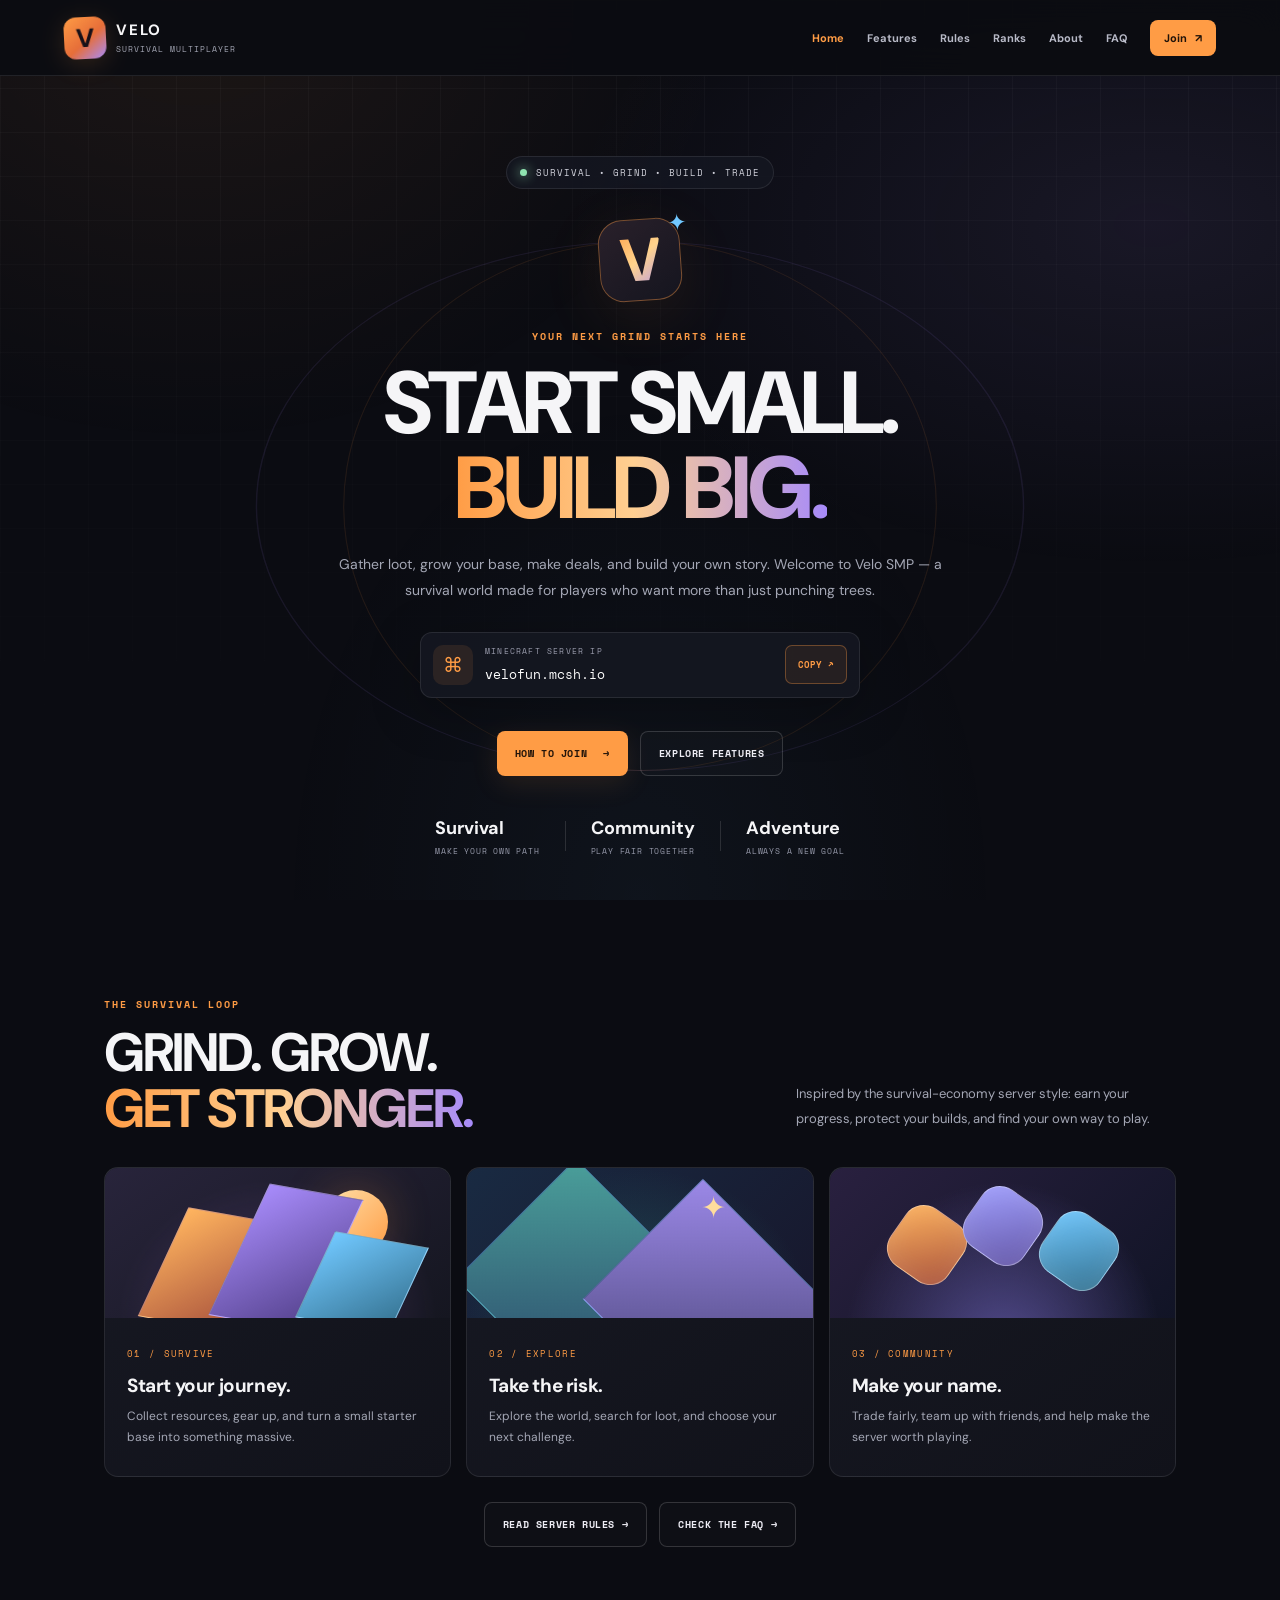
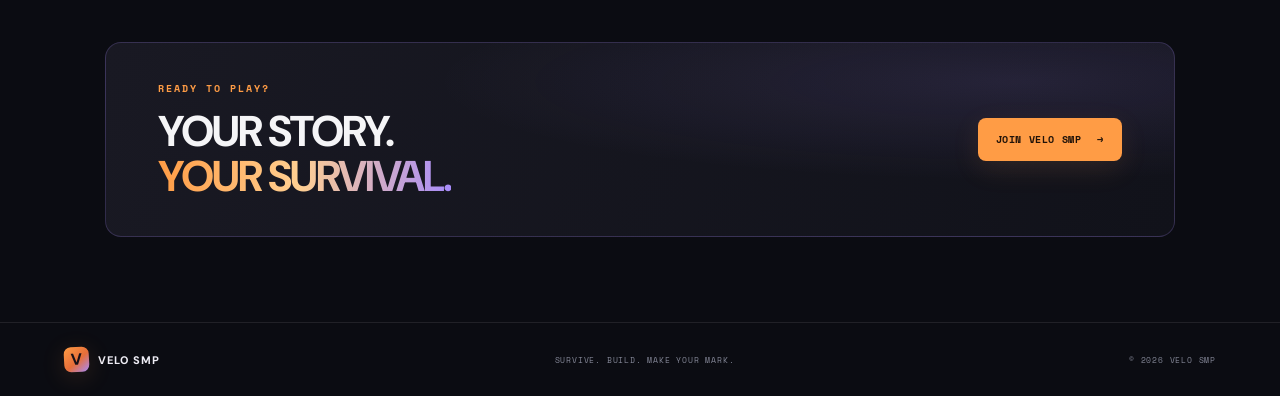
==== commit 6f9a35ee: "Refresh Velo SMP homepage for survival server" ====
--- a/index.html
+++ b/index.html
@@ -1,8 +1 @@
-<!doctype html>
-<html lang="en"><head><meta charset="UTF-8"><meta name="viewport" content="width=device-width,initial-scale=1"><meta name="theme-color" content="#090b18"><meta name="description" content="Enter Velo SMP — a Minecraft survival world built for big adventures."><title>VELO SMP — Enter the World</title><link rel="icon" type="image/svg+xml" href="favicon.svg?v=2"><link rel="stylesheet" href="style.css"></head>
-<body><div class="ambient"></div><div class="grid-overlay"></div>
-<header class="site-header"><a class="brand" href="index.html" aria-label="Velo SMP home"><span class="brand-mark">V</span><span class="brand-name">VELO<span class="brand-sub">SURVIVAL MULTIPLAYER</span></span></a><nav aria-label="Main navigation"><a class="active" href="index.html">Home</a><a href="about.html">About</a><a class="nav-join" href="join.html">Join the world <span>↗</span></a></nav></header>
-<main><section class="hero"><div class="hero-orbit orbit-one"></div><div class="hero-orbit orbit-two"></div><div class="server-pill"><span class="live-dot"></span> YOUR NEXT ADVENTURE STARTS HERE</div><div class="hero-emblem"><span>V</span><i class="emblem-spark">✦</i></div><p class="eyebrow">A WORLD OF YOUR OWN</p><h1>MAKE YOUR<br><span>OWN LEGEND.</span></h1><p class="hero-copy">A fresh world. A crew of your own. A thousand stories waiting to happen.<br class="desktop-only"> Welcome to Velo SMP.</p><div class="server-address"><div class="address-icon">⌘</div><div class="address-text"><small>SERVER ADDRESS</small><strong>velofun.mcsh.io</strong></div><button id="copy-ip" aria-label="Copy server address">COPY <span>↗</span></button></div><p class="copy-note" id="copy-note" aria-live="polite"></p><div class="hero-actions"><a class="button primary" href="join.html">ENTER VELO <span>→</span></a><a class="button ghost" href="about.html">EXPLORE THE SERVER</a></div><div class="hero-stats"><div><strong>01</strong><span>YOUR NEXT WORLD</span></div><i></i><div><strong>∞</strong><span>WAYS TO PLAY</span></div><i></i><div><strong>100%</strong><span>YOUR ADVENTURE</span></div></div><div class="scroll-cue"><span></span> SCROLL TO EXPLORE</div></section>
-<section class="section-wrap"><div class="section-heading"><div><p class="eyebrow">WHAT'S WAITING?</p><h2>YOUR WORLD.<br><span>YOUR RULES.</span></h2></div><p>Whether you're building your dream base or heading into the unknown, there's always something new to do.</p></div><div class="feature-grid"><article class="feature-card feature-large"><div class="card-art art-build"><span class="art-moon"></span><span class="block block-a"></span><span class="block block-b"></span><span class="block block-c"></span></div><div class="card-content"><span class="card-number">01 / CREATE</span><h3>Build something legendary.</h3><p>From a tiny starter home to a huge castle, make the world yours one block at a time.</p></div><span class="card-arrow">↗</span></article><article class="feature-card"><div class="card-art art-explore"><span class="mountain mountain-a"></span><span class="mountain mountain-b"></span><span class="art-star">✦</span></div><div class="card-content"><span class="card-number">02 / EXPLORE</span><h3>Find what's out there.</h3><p>Gather resources, discover new places, and take on your next challenge.</p></div><span class="card-arrow">↗</span></article><article class="feature-card"><div class="card-art art-crew"><span class="crew-orb orb-a"></span><span class="crew-orb orb-b"></span><span class="crew-orb orb-c"></span></div><div class="card-content"><span class="card-number">03 / CONNECT</span><h3>Better together.</h3><p>Bring your friends, meet new players, and make memories in one shared world.</p></div><span class="card-arrow">↗</span></article></div></section>
-<section class="cta-band"><div><p class="eyebrow">THE WORLD IS WAITING</p><h2>YOUR NEXT CHAPTER<br>STARTS <span>HERE.</span></h2></div><a class="button primary" href="join.html">HOW TO JOIN <span>→</span></a></section></main>
-<footer><a class="footer-brand" href="index.html"><span class="brand-mark mini">V</span> VELO SMP</a><span>MADE FOR THE NEXT ADVENTURE.</span><span>© 2026 VELO SMP</span></footer><script src="script.js"></script></body></html>+<!doctype html><html lang="en"><head><meta charset="UTF-8"><meta name="viewport" content="width=device-width,initial-scale=1"><meta name="theme-color" content="#0b0c12"><meta name="description" content="Explore Velo SMP, a Minecraft survival server inspired by survival economy communities."><title>VELO SMP — Survival Starts Here</title><link rel="icon" type="image/svg+xml" href="favicon.svg?v=3"><link rel="stylesheet" href="style.css"></head><body><div class="ambient"></div><div class="grid-overlay"></div><header class="site-header"><a class="brand" href="index.html" aria-label="Velo SMP home"><span class="brand-mark">V</span><span class="brand-name">VELO<span class="brand-sub">SURVIVAL MULTIPLAYER</span></span></a><nav aria-label="Main navigation"><a class="active" href="index.html">Home</a><a class="" href="features.html">Features</a><a class="" href="rules.html">Rules</a><a class="" href="ranks.html">Ranks</a><a class="" href="about.html">About</a><a class="" href="faq.html">FAQ</a><a class="nav-join " href="join.html">Join <span>↗</span></a></nav></header><main><section class="hero"><div class="hero-orbit orbit-one"></div><div class="hero-orbit orbit-two"></div><div class="server-pill"><span class="live-dot"></span> SURVIVAL • GRIND • BUILD • TRADE</div><div class="hero-emblem"><span>V</span><i class="emblem-spark">✦</i></div><p class="eyebrow">YOUR NEXT GRIND STARTS HERE</p><h1>START SMALL.<br><span>BUILD BIG.</span></h1><p class="hero-copy">Gather loot, grow your base, make deals, and build your own story. Welcome to Velo SMP — a survival world made for players who want more than just punching trees.</p><div class="server-address"><div class="address-icon">⌘</div><div class="address-text"><small>MINECRAFT SERVER IP</small><strong>velofun.mcsh.io</strong></div><button id="copy-ip">COPY ↗</button></div><p class="copy-note" id="copy-note" aria-live="polite"></p><div class="hero-actions"><a class="button primary" href="join.html">HOW TO JOIN <span>→</span></a><a class="button ghost" href="features.html">EXPLORE FEATURES</a></div><div class="hero-stats"><div><strong>Survival</strong><span>MAKE YOUR OWN PATH</span></div><i></i><div><strong>Community</strong><span>PLAY FAIR TOGETHER</span></div><i></i><div><strong>Adventure</strong><span>ALWAYS A NEW GOAL</span></div></div></section><section class="section-wrap"><div class="section-heading"><div><p class="eyebrow">THE SURVIVAL LOOP</p><h2>GRIND. GROW.<br><span>GET STRONGER.</span></h2></div><p>Inspired by the survival-economy server style: earn your progress, protect your builds, and find your own way to play.</p></div><div class="feature-grid"><article class="feature-card"><div class="card-art art-build"><span class="art-moon"></span><span class="block block-a"></span><span class="block block-b"></span><span class="block block-c"></span></div><div class="card-content"><span class="card-number">01 / SURVIVE</span><h3>Start your journey.</h3><p>Collect resources, gear up, and turn a small starter base into something massive.</p></div></article><article class="feature-card"><div class="card-art art-explore"><span class="mountain mountain-a"></span><span class="mountain mountain-b"></span><span class="art-star">✦</span></div><div class="card-content"><span class="card-number">02 / EXPLORE</span><h3>Take the risk.</h3><p>Explore the world, search for loot, and choose your next challenge.</p></div></article><article class="feature-card"><div class="card-art art-crew"><span class="crew-orb orb-a"></span><span class="crew-orb orb-b"></span><span class="crew-orb orb-c"></span></div><div class="card-content"><span class="card-number">03 / COMMUNITY</span><h3>Make your name.</h3><p>Trade fairly, team up with friends, and help make the server worth playing.</p></div></article></div><div class="page-links"><a class="button ghost" href="rules.html">READ SERVER RULES →</a><a class="button ghost" href="faq.html">CHECK THE FAQ →</a></div></section><section class="cta-band"><div><p class="eyebrow">READY TO PLAY?</p><h2>YOUR STORY.<br><span>YOUR SURVIVAL.</span></h2></div><a class="button primary" href="join.html">JOIN VELO SMP <span>→</span></a></section></main><footer><a class="footer-brand" href="index.html"><span class="brand-mark mini">V</span> VELO SMP</a><span>SURVIVE. BUILD. MAKE YOUR MARK.</span><span>© 2026 VELO SMP</span></footer><script src="script.js"></script></body></html>
--- a/style.css
+++ b/style.css
@@ -1 +1,3 @@
-@import url('https://fonts.googleapis.com/css2?family=Inter:wght@400;500;600;700;800;900&display=swap');:root{--bg:#07110b;--green:#69f08a;--muted:#a3b2a7;--line:rgba(119,245,151,.18)}*{box-sizing:border-box;margin:0;padding:0}body{min-height:100vh;background:var(--bg);color:#f4fff6;font-family:Inter,Arial,sans-serif;overflow-x:hidden}a{color:inherit;text-decoration:none}.ambient{position:fixed;inset:0;z-index:-1;pointer-events:none;background:radial-gradient(ellipse at 50% 22%,rgba(33,119,59,.25),transparent 55%)}.ambient:after{content:"";position:absolute;inset:0;background-image:radial-gradient(rgba(121,245,151,.17) 1px,transparent 1px);background-size:42px 42px;opacity:.22}.site-header{min-height:80px;padding:15px clamp(18px,7vw,100px);display:flex;align-items:center;justify-content:space-between;gap:15px;border-bottom:1px solid #ffffff12;background:#050e08cc;backdrop-filter:blur(16px)}.brand{display:flex;align-items:center;gap:11px;font-size:16px;font-weight:900;letter-spacing:1.5px}.brand b{color:var(--green)}.brand-mark{width:37px;height:37px;display:grid;place-items:center;border-radius:10px;background:linear-gradient(145deg,#8aff9e,#28a951);color:#06140a;font-size:24px;font-weight:900}.brand-mark.small{width:25px;height:25px;font-size:17px}.site-header nav{display:flex;align-items:center;gap:clamp(15px,3vw,35px)}.site-header nav a{font-size:13px;font-weight:700;color:#b9c8bd}.site-header nav a:hover,.site-header nav a.active{color:white}.site-header nav .nav-join{padding:12px 16px;border-radius:8px;background:var(--green);color:#07140b}.hero{min-height:calc(100vh - 80px);padding:65px 20px 35px;display:flex;flex-direction:column;align-items:center;text-align:center;justify-content:center}.server-pill{display:inline-flex;align-items:center;gap:9px;padding:9px 13px;border:1px solid var(--line);border-radius:99px;color:#bfeac9;background:#1e5d3026;font-size:10px;letter-spacing:1.5px;font-weight:800}.server-pill i{width:7px;height:7px;border-radius:50%;background:var(--green);box-shadow:0 0 12px var(--green)}.hero-logo{margin-top:28px;width:76px;height:76px;border:1px solid #69f08a88;border-radius:22px;display:grid;place-items:center;font-size:52px;font-weight:900;color:var(--green);background:#69f08a12;box-shadow:0 0 60px #44db691f}.eyebrow{margin-top:27px;color:var(--green);font-size:11px;font-weight:800;letter-spacing:4px}.hero h1,.subpage h1{margin-top:10px;font-size:clamp(45px,8vw,82px);line-height:1.05;font-weight:900;letter-spacing:-3px}.hero h1 span,.subpage h1 span{color:var(--green)}.hero-copy{margin-top:20px;color:#afc0b3;line-height:1.8;font-size:16px}.server-address{margin-top:28px;width:min(100%,440px);padding:12px 13px 12px 20px;border:1px solid var(--line);border-radius:12px;background:#0c1c11d9;display:flex;align-items:center;justify-content:space-between;text-align:left;gap:15px}.server-address small,.join-address small{display:block;color:#8fa695;font-size:9px;font-weight:800;letter-spacing:1.5px;margin-bottom:6px}.server-address strong{font-size:15px}.server-address button{border:0;border-radius:7px;background:var(--green);color:#06140a;font-size:10px;font-weight:900;padding:13px 15px;cursor:pointer}.copy-note{min-height:18px;margin-top:8px;color:var(--green);font-size:12px}.hero-actions{display:flex;flex-wrap:wrap;gap:12px;justify-content:center;margin-top:8px}.button{display:inline-flex;align-items:center;justify-content:center;padding:15px 20px;border-radius:8px;font-size:11px;font-weight:900;letter-spacing:.8px;transition:.2s}.button:hover{transform:translateY(-2px)}.primary{background:var(--green);color:#06140a}.ghost{border:1px solid #ffffff26;color:#e2eee5}.hero-foot{display:flex;gap:28px;margin-top:38px;color:#759781;font-size:9px;font-weight:800;letter-spacing:1.5px}.feature-strip{display:grid;grid-template-columns:repeat(3,1fr);gap:15px;max-width:1000px;padding:0 22px 75px;margin:auto}.feature-strip article,.info-card{display:flex;gap:15px;align-items:flex-start;padding:23px;border:1px solid #ffffff14;border-radius:13px;background:#0b190fc2}.feature-strip article>b,.info-card .icon{width:43px;height:43px;flex:0 0 43px;display:grid;place-items:center;border-radius:10px;background:#69f08a19;color:var(--green);font-size:24px}.feature-strip h2,.info-card h2{font-size:14px;margin:3px 0 7px}.feature-strip p,.info-card p{font-size:12px;line-height:1.7;color:var(--muted)}footer{display:flex;align-items:center;justify-content:space-between;gap:20px;padding:25px clamp(20px,7vw,100px);border-top:1px solid #ffffff12;color:#75877a;font-size:9px;letter-spacing:1px}.footer-brand{display:flex;align-items:center;gap:8px;color:#e9f5ec;font-size:11px;font-weight:900}.subpage{min-height:calc(100vh - 145px);max-width:1000px;margin:auto;padding:85px 22px;text-align:center}.subpage .eyebrow{margin-top:35px}.subpage h1{font-size:clamp(38px,6vw,65px);letter-spacing:-2px}.subpage-copy{max-width:620px;margin:20px auto 38px;color:var(--muted);font-size:15px;line-height:1.9}.about-grid{display:grid;grid-template-columns:repeat(3,1fr);gap:15px;text-align:left}.info-card{display:block;padding:25px}.info-card .icon{margin-bottom:18px}.rules-panel,.join-panel{max-width:700px;margin:32px auto;padding:30px;border:1px solid var(--line);border-radius:15px;background:#0a190ecc;text-align:left}.rules-panel .eyebrow{margin-top:0}.rules-panel h2{margin:10px 0 20px}.rules-panel ul{list-style:none;display:grid;gap:13px;color:#c0d0c4;font-size:13px}.rules-panel li:before{content:"✓";color:var(--green);font-weight:900;margin-right:12px}.join-step{display:flex;gap:18px;padding:17px 0;border-bottom:1px solid #ffffff12}.join-step>span{color:var(--green);font-weight:900;font-size:13px}.join-step h2{font-size:15px;margin-bottom:7px}.join-step p{font-size:12px;color:var(--muted);line-height:1.7}.join-address{margin-top:25px;padding:20px;border-radius:10px;background:#69f08a0f;border:1px solid var(--line);text-align:center}.join-address strong{display:block;font-size:22px;margin:8px 0 18px}.join-address .button{width:100%;border:0;cursor:pointer}.fine-print{font-size:11px;color:#809285;margin-top:20px}@media(max-width:650px){.site-header{padding:14px 18px;flex-wrap:wrap}.site-header nav{gap:14px}.site-header nav a{font-size:11px}.site-header nav .nav-join{padding:10px}.hero{min-height:calc(100vh - 100px);padding-top:50px}.hero h1{letter-spacing:-2px}.feature-strip,.about-grid{grid-template-columns:1fr}.feature-strip{padding-bottom:45px}.subpage{padding-top:60px}footer{flex-wrap:wrap;justify-content:center;text-align:center}footer>span:nth-child(2){display:none}.server-address{padding-left:13px}.server-address strong{font-size:13px}.hero-foot{gap:14px;font-size:8px}}+@import url('https://fonts.googleapis.com/css2?family=DM+Sans:wght@400;500;600;700;800&family=Space+Mono:wght@400;700&display=swap');
+:root{--bg:#0b0c12;--panel:#13151f;--panel2:#191c28;--ink:#f5f5f7;--muted:#a4a7b5;--line:#ffffff17;--orange:#ff9c45;--purple:#a78bfa;--blue:#71c8ff;--green:#8fe3b0}*{box-sizing:border-box;margin:0;padding:0}html{scroll-behavior:smooth}body{min-height:100vh;background:var(--bg);color:var(--ink);font-family:'DM Sans',Arial,sans-serif;overflow-x:hidden}a{color:inherit;text-decoration:none}.ambient{position:fixed;inset:0;z-index:-2;pointer-events:none;background:radial-gradient(ellipse at 15% 0%,#ff9c4513,transparent 35%),radial-gradient(ellipse at 90% 25%,#a78bfa17,transparent 36%),radial-gradient(ellipse at 50% 100%,#71c8ff0b,transparent 40%)}.grid-overlay{position:fixed;inset:0;z-index:-1;pointer-events:none;background-image:linear-gradient(#ffffff08 1px,transparent 1px),linear-gradient(90deg,#ffffff08 1px,transparent 1px);background-size:44px 44px;mask-image:linear-gradient(to bottom,#000,transparent 90%)}.site-header{position:sticky;top:0;z-index:10;min-height:76px;padding:13px clamp(16px,5vw,70px);display:flex;align-items:center;justify-content:space-between;gap:22px;border-bottom:1px solid var(--line);background:#0b0c12eF;backdrop-filter:blur(18px)}.brand{display:flex;align-items:center;gap:10px;flex-shrink:0}.brand-mark{width:42px;height:42px;display:grid;place-items:center;border-radius:12px;background:linear-gradient(140deg,var(--orange),#e66e39 55%,var(--purple));color:#171018;font-size:26px;font-weight:800;box-shadow:0 5px 25px #ff9c4526;transform:rotate(-3deg)}.brand-name{font-size:15px;font-weight:800;letter-spacing:1.8px}.brand-sub{display:block;margin-top:3px;font:8px 'Space Mono',monospace;letter-spacing:1px;color:var(--muted)}.site-header nav{display:flex;align-items:center;gap:clamp(10px,1.8vw,24px);overflow-x:auto;scrollbar-width:none}.site-header nav a{white-space:nowrap;font-size:11px;font-weight:700;color:#b8bac7;transition:color .2s}.site-header nav a:hover,.site-header nav a.active{color:var(--orange)}.site-header nav .nav-join{padding:11px 14px;border-radius:8px;background:var(--orange);color:#211309}.nav-join span{margin-left:5px}.hero{min-height:calc(100svh - 76px);padding:80px 20px 55px;position:relative;display:flex;flex-direction:column;align-items:center;text-align:center;justify-content:center;overflow:hidden}.hero-orbit{position:absolute;width:530px;height:530px;border:1px solid #a78bfa18;border-radius:50%;pointer-events:none}.orbit-one{transform:scaleX(1.45) rotate(-25deg)}.orbit-two{transform:scaleX(1.12) rotate(30deg);border-color:#ff9c4519}.server-pill,.page-kicker{display:inline-flex;align-items:center;gap:9px;padding:9px 13px;border:1px solid var(--line);border-radius:99px;color:#d1d2db;background:#151721d9;font:9px 'Space Mono',monospace;letter-spacing:1px;position:relative}.live-dot{width:7px;height:7px;border-radius:50%;background:var(--green);box-shadow:0 0 12px #8fe3b0;display:inline-block}.hero-emblem{position:relative;width:82px;height:82px;margin-top:30px;display:grid;place-items:center;border:1px solid #ff9c4566;border-radius:24px;background:linear-gradient(145deg,#29202a,#15151f);box-shadow:0 15px 65px #ff9c4518;transform:rotate(-4deg)}.hero-emblem>span{font-size:60px;font-weight:800;letter-spacing:-7px;padding-right:6px;background:linear-gradient(140deg,var(--orange),#ffd38c 48%,var(--purple));color:transparent;background-clip:text}.emblem-spark{position:absolute;right:-9px;top:-10px;font-style:normal;color:var(--blue);font-size:23px}.eyebrow{margin-top:28px;color:var(--orange);font:10px 'Space Mono',monospace;font-weight:700;letter-spacing:2px;position:relative}.hero h1,.subpage h1{margin-top:17px;font-size:clamp(46px,8vw,88px);line-height:.97;font-weight:800;letter-spacing:-4px;position:relative}.hero h1 span,.subpage h1 span,.section-heading h2 span,.cta-band h2 span,.rules-panel h2 span,.connect-card h2 span{background:linear-gradient(90deg,var(--orange),#ffcf91 48%,var(--purple));color:transparent;background-clip:text}.hero-copy{margin-top:20px;color:var(--muted);line-height:1.85;font-size:14px;position:relative;max-width:610px}.server-address{margin-top:28px;width:min(100%,440px);padding:12px;display:flex;align-items:center;gap:12px;border:1px solid var(--line);border-radius:12px;background:#151721ed;text-align:left;position:relative;box-shadow:0 12px 50px #0004}.address-icon{width:40px;height:40px;display:grid;place-items:center;border-radius:10px;background:#ff9c451a;color:var(--orange);font-size:20px}.address-text{flex:1}.server-address small,.ip-box small{display:block;color:#9b9eae;font:8px 'Space Mono',monospace;letter-spacing:1.2px;margin-bottom:6px}.server-address strong{font:13px 'Space Mono',monospace;color:#fff}.server-address button,.ip-box button{border:1px solid #ff9c4555;border-radius:7px;background:#ff9c4514;color:var(--orange);font:9px 'Space Mono',monospace;font-weight:700;padding:12px;cursor:pointer;transition:.2s}.server-address button:hover,.ip-box button:hover{background:var(--orange);color:#211309}.copy-note{min-height:17px;margin-top:8px;color:var(--green);font-size:11px;position:relative}.hero-actions{display:flex;flex-wrap:wrap;gap:12px;justify-content:center;margin-top:8px;position:relative}.button{display:inline-flex;align-items:center;justify-content:center;gap:16px;padding:14px 18px;border-radius:8px;font:10px 'Space Mono',monospace;font-weight:700;letter-spacing:.6px;transition:transform .2s,background .2s,border-color .2s}.button:hover{transform:translateY(-3px)}.button.primary{background:var(--orange);color:#211309;box-shadow:0 8px 28px #ff9c451c}.button.primary:hover{background:#ffc17e}.button.ghost{border:1px solid #ffffff28;color:#eeedf5;background:#ffffff04}.button.ghost:hover{border-color:#a78bfa99;background:#a78bfa12}.hero-stats{display:flex;align-items:center;gap:25px;margin-top:40px;position:relative}.hero-stats div{display:grid;gap:5px;text-align:left}.hero-stats strong{font-size:18px}.hero-stats span{font:8px 'Space Mono',monospace;color:#9699aa;letter-spacing:.8px}.hero-stats>i{width:1px;height:30px;background:#ffffff20}.section-wrap{max-width:1120px;margin:0 auto;padding:85px 24px 95px}.section-heading{display:flex;align-items:flex-end;justify-content:space-between;gap:30px;margin-bottom:30px}.section-heading .eyebrow{margin-top:0}.section-heading h2,.cta-band h2{margin-top:13px;font-size:clamp(32px,5vw,54px);line-height:1.04;letter-spacing:-2px}.section-heading>p{max-width:380px;color:var(--muted);font-size:13px;line-height:1.9;padding-bottom:5px}.feature-grid{display:grid;grid-template-columns:repeat(3,1fr);gap:15px}.feature-card{position:relative;overflow:hidden;border:1px solid var(--line);border-radius:14px;background:linear-gradient(145deg,#171923,#11121a);min-height:310px;display:flex;flex-direction:column;transition:transform .25s,border-color .25s}.feature-card:hover{transform:translateY(-5px);border-color:#ff9c4566}.card-art{height:150px;position:relative;overflow:hidden;background:radial-gradient(ellipse at 50% 100%,#8d5cbd55,transparent 65%),linear-gradient(145deg,#28243b,#151620)}.art-moon{position:absolute;width:64px;height:64px;border-radius:50%;background:linear-gradient(135deg,#ffe0a8,#ff9c45);right:18%;top:22px;box-shadow:0 0 45px #ff9c4540}.block{position:absolute;bottom:-12px;width:92px;height:110px;transform:rotate(25deg) skewY(-15deg);border:1px solid #ffffff45;background:linear-gradient(135deg,#ffb45f,#a7513c)}.block-a{left:17%;height:120px}.block-b{left:39%;height:145px;background:linear-gradient(135deg,#a78bfa,#54418c)}.block-c{left:61%;height:95px;background:linear-gradient(135deg,#71c8ff,#34718f)}.art-explore{background:radial-gradient(ellipse at 50% 100%,#286d6c88,transparent 70%),linear-gradient(135deg,#192a42,#17172c)}.mountain{position:absolute;bottom:-60px;width:210px;height:170px;transform:rotate(45deg);background:linear-gradient(135deg,#4a9f9a,#263a62);border:1px solid #71c8ff55}.mountain-a{left:5%}.mountain-b{left:42%;bottom:-80px;background:linear-gradient(135deg,#9b88e7,#37355e)}.art-star{position:absolute;top:20px;right:25%;font-size:30px;color:#ffdc9d}.art-crew{background:radial-gradient(ellipse at 50% 120%,#514a8b,transparent 65%),linear-gradient(135deg,#29203f,#111426)}.crew-orb{position:absolute;width:70px;height:70px;border-radius:22px;transform:rotate(35deg);border:1px solid #ffffff5a;box-shadow:inset 0 0 25px #ffffff16}.orb-a{left:18%;top:42px;background:linear-gradient(135deg,#ffb45f,#a7513c)}.orb-b{left:40%;top:23px;background:linear-gradient(135deg,#a2a1ff,#6356a6)}.orb-c{left:62%;top:48px;background:linear-gradient(135deg,#71c8ff,#34718f)}.card-content{padding:23px 22px 26px}.card-number{font:9px 'Space Mono',monospace;letter-spacing:1.3px;color:var(--orange)}.card-content h3{font-size:19px;margin:11px 0 8px;letter-spacing:-.4px}.card-content p{color:var(--muted);font-size:12px;line-height:1.8}.card-arrow{position:absolute;right:20px;bottom:19px;color:var(--purple);font-size:20px}.cta-band{max-width:1070px;margin:0 auto 85px;padding:38px clamp(22px,5vw,52px);border:1px solid #a78bfa36;border-radius:16px;display:flex;align-items:center;justify-content:space-between;gap:25px;background:radial-gradient(ellipse at 85% 20%,#a78bfa20,transparent 45%),linear-gradient(110deg,#191923,#11121a)}.cta-band .eyebrow{margin-top:0}.cta-band h2{font-size:clamp(27px,4vw,43px)}footer{display:flex;align-items:center;justify-content:space-between;gap:20px;padding:24px clamp(20px,5vw,70px);border-top:1px solid var(--line);color:#858898;font:8px 'Space Mono',monospace;letter-spacing:.8px}.footer-brand{display:flex;align-items:center;gap:9px;color:#eeedf5;font:800 11px 'DM Sans',sans-serif;letter-spacing:1px}.brand-mark.mini{width:25px;height:25px;font-size:16px;border-radius:7px}.subpage{max-width:1080px;min-height:calc(100vh - 150px);margin:auto;padding:70px 24px 85px;text-align:center}.subpage .eyebrow{margin-top:28px}.subpage h1{font-size:clamp(42px,7vw,74px);letter-spacing:-3px}.subpage-copy{max-width:680px;margin:20px auto 40px;color:var(--muted);font-size:14px;line-height:1.9}.about-banner{display:flex;align-items:center;gap:25px;text-align:left;padding:28px;border:1px solid var(--line);border-radius:15px;background:linear-gradient(110deg,#191923,#11121a);margin-bottom:60px}.banner-symbol{width:82px;height:82px;flex:0 0 82px;display:grid;place-items:center;border:1px solid #ff9c4566;border-radius:22px;background:linear-gradient(135deg,#302333,#151620);font-size:56px;color:var(--orange);font-weight:800}.about-banner h2{font-size:23px;margin:9px 0}.about-banner p:not(.eyebrow){color:var(--muted);font-size:12px;line-height:1.8}.left-eye{text-align:left;margin-top:0;margin-bottom:16px}.about-grid,.rules-grid,.faq-grid,.rank-grid{display:grid;grid-template-columns:repeat(3,1fr);gap:14px;text-align:left;margin-bottom:55px}.info-card,.rule-card,.faq-card,.rank-card{position:relative;padding:24px;border:1px solid var(--line);border-radius:13px;background:#151620d9;min-height:180px}.info-num{position:absolute;right:18px;top:18px;font:10px 'Space Mono',monospace;color:#73778a}.info-icon{width:42px;height:42px;display:grid;place-items:center;border-radius:10px;background:#ff9c4519;color:var(--orange);font-size:22px;margin-bottom:20px}.info-card h2,.rule-card h2,.faq-card h2,.rank-card h2{font-size:17px;margin-bottom:9px}.info-card p,.rule-card p,.faq-card p,.rank-card p{font-size:12px;color:var(--muted);line-height:1.8}.rules-panel{display:grid;grid-template-columns:.9fr 1.1fr;gap:35px;text-align:left;padding:32px;border:1px solid var(--line);border-radius:15px;background:linear-gradient(135deg,#191923,#11121a)}.rules-panel .eyebrow{margin-top:0}.rules-panel h2{font-size:34px;line-height:1.1;margin-top:13px;letter-spacing:-1px}.rules-intro{margin-top:15px;color:var(--muted);font-size:12px;line-height:1.8}.rules-panel ul{list-style:none;display:grid;gap:0}.rules-panel li{display:flex;align-items:flex-start;gap:13px;padding:13px 0;border-bottom:1px solid var(--line);color:#dedfe8;font-size:12px;line-height:1.6}.rules-panel li:last-child{border-bottom:0}.rules-panel li span{font:9px 'Space Mono',monospace;color:var(--orange);padding-top:3px}.bottom-cta{display:flex;align-items:center;justify-content:space-between;gap:20px;margin-top:45px;padding:24px 0}.bottom-cta>p{font:9px 'Space Mono',monospace;letter-spacing:1px;color:#a2a5b6}.join-page{max-width:1100px}.join-layout{display:grid;grid-template-columns:1.15fr .85fr;gap:20px;align-items:stretch;text-align:left;margin-top:35px}.join-steps{display:grid;gap:10px}.join-step{display:flex;align-items:flex-start;gap:15px;padding:20px;border:1px solid var(--line);border-radius:12px;background:#151620c9}.step-no{font:11px 'Space Mono',monospace;color:var(--orange);padding-top:2px}.join-step>div{flex:1}.join-step h2{font-size:15px;margin-bottom:7px}.join-step p{font-size:11px;color:var(--muted);line-height:1.8}.join-step p b{color:#e5e5f5}.step-symbol{color:var(--purple);font-size:20px}.connect-card{padding:25px;border:1px solid #ff9c4542;border-radius:15px;background:radial-gradient(ellipse at 100% 0%,#ff9c4517,transparent 45%),linear-gradient(145deg,#191923,#11121a);display:flex;flex-direction:column}.connect-top{display:flex;align-items:center;justify-content:space-between}.connect-icon{width:44px;height:44px;display:grid;place-items:center;border:1px solid #ff9c4566;border-radius:13px;color:var(--orange);font-size:27px;background:#0b0c12}.connect-label{display:flex;align-items:center;gap:7px;font:8px 'Space Mono',monospace;letter-spacing:1px;color:#a9abc0}.connect-card .eyebrow{margin-top:30px}.connect-card h2{font-size:34px;letter-spacing:-1px;margin-top:9px}.connect-desc{font-size:12px;color:var(--muted);margin-top:8px}.ip-box{margin-top:23px;padding:17px;border:1px solid var(--line);border-radius:10px;background:#0b0c12a8}.ip-box strong{display:block;font:13px 'Space Mono',monospace;margin:10px 0 16px}.ip-box button{width:100%}.ip-box .copy-note{margin-bottom:0}.connect-note{display:flex;gap:10px;margin-top:auto;padding-top:22px;color:#a0a2b2;font-size:10px;line-height:1.8}.connect-note>span{color:var(--blue)}.connect-note p{margin:0}.join-page .bottom-cta{margin-top:32px}.rule-card{min-height:190px}.rule-tag{display:inline-block;margin-bottom:16px;color:var(--orange);font:9px 'Space Mono',monospace;letter-spacing:1px}.faq-card{min-height:160px}.rank-card{min-height:200px;border-top:2px solid var(--purple)}.rank-card:first-child{border-top-color:var(--orange)}.rank-card:nth-child(3){border-top-color:var(--blue)}.notice{margin:0 auto 30px;max-width:850px;text-align:left;padding:17px 20px;border:1px solid #ff9c453d;border-radius:10px;background:#ff9c450b;color:#d8d5df;font-size:12px;line-height:1.8}.notice b{color:var(--orange)}.page-links{display:flex;gap:12px;flex-wrap:wrap;justify-content:center;margin-top:25px}
+@media(max-width:900px){.site-header{align-items:flex-start;flex-direction:column;gap:13px;padding:13px 20px}.site-header nav{width:100%;padding-bottom:2px}.feature-grid,.about-grid,.rules-grid,.faq-grid,.rank-grid{grid-template-columns:repeat(2,1fr)}.join-layout{grid-template-columns:1fr}.connect-card{min-height:360px}.section-heading{align-items:flex-start;flex-direction:column}.cta-band{margin-left:18px;margin-right:18px}}@media(max-width:600px){.site-header nav{gap:16px}.site-header nav a{font-size:10px}.site-header nav .nav-join{padding:9px}.brand-sub{font-size:7px}.hero{min-height:calc(100svh - 120px);padding-top:55px}.hero h1{letter-spacing:-2px}.hero-stats{gap:12px}.hero-stats span{font-size:7px;letter-spacing:0}.section-wrap{padding:65px 18px}.feature-grid,.about-grid,.rules-grid,.faq-grid,.rank-grid{grid-template-columns:1fr}.feature-card{min-height:270px}.card-art{height:145px}.cta-band{align-items:flex-start;flex-direction:column;margin-bottom:60px}.subpage{padding:55px 18px 65px}.subpage h1{letter-spacing:-2px}.about-banner{padding:19px;gap:15px;align-items:flex-start}.banner-symbol{width:58px;height:58px;flex-basis:58px;font-size:38px;border-radius:15px}.about-banner h2{font-size:18px}.rules-panel{grid-template-columns:1fr;padding:23px;gap:18px}.bottom-cta{align-items:flex-start;flex-direction:column}.hero-actions{width:100%}.hero-actions .button{flex:1;padding:13px 10px;font-size:9px}.server-address{gap:8px;padding:10px}.server-address button{padding:10px 8px;font-size:8px}.server-address strong{font-size:11px}.desktop-only{display:none}.hero-stats strong{font-size:15px}.hero-stats>i{height:25px}footer{flex-wrap:wrap;justify-content:center;text-align:center}footer>span:nth-child(2){display:none}}@media(prefers-reduced-motion:reduce){*{scroll-behavior:auto!important;transition:none!important}}
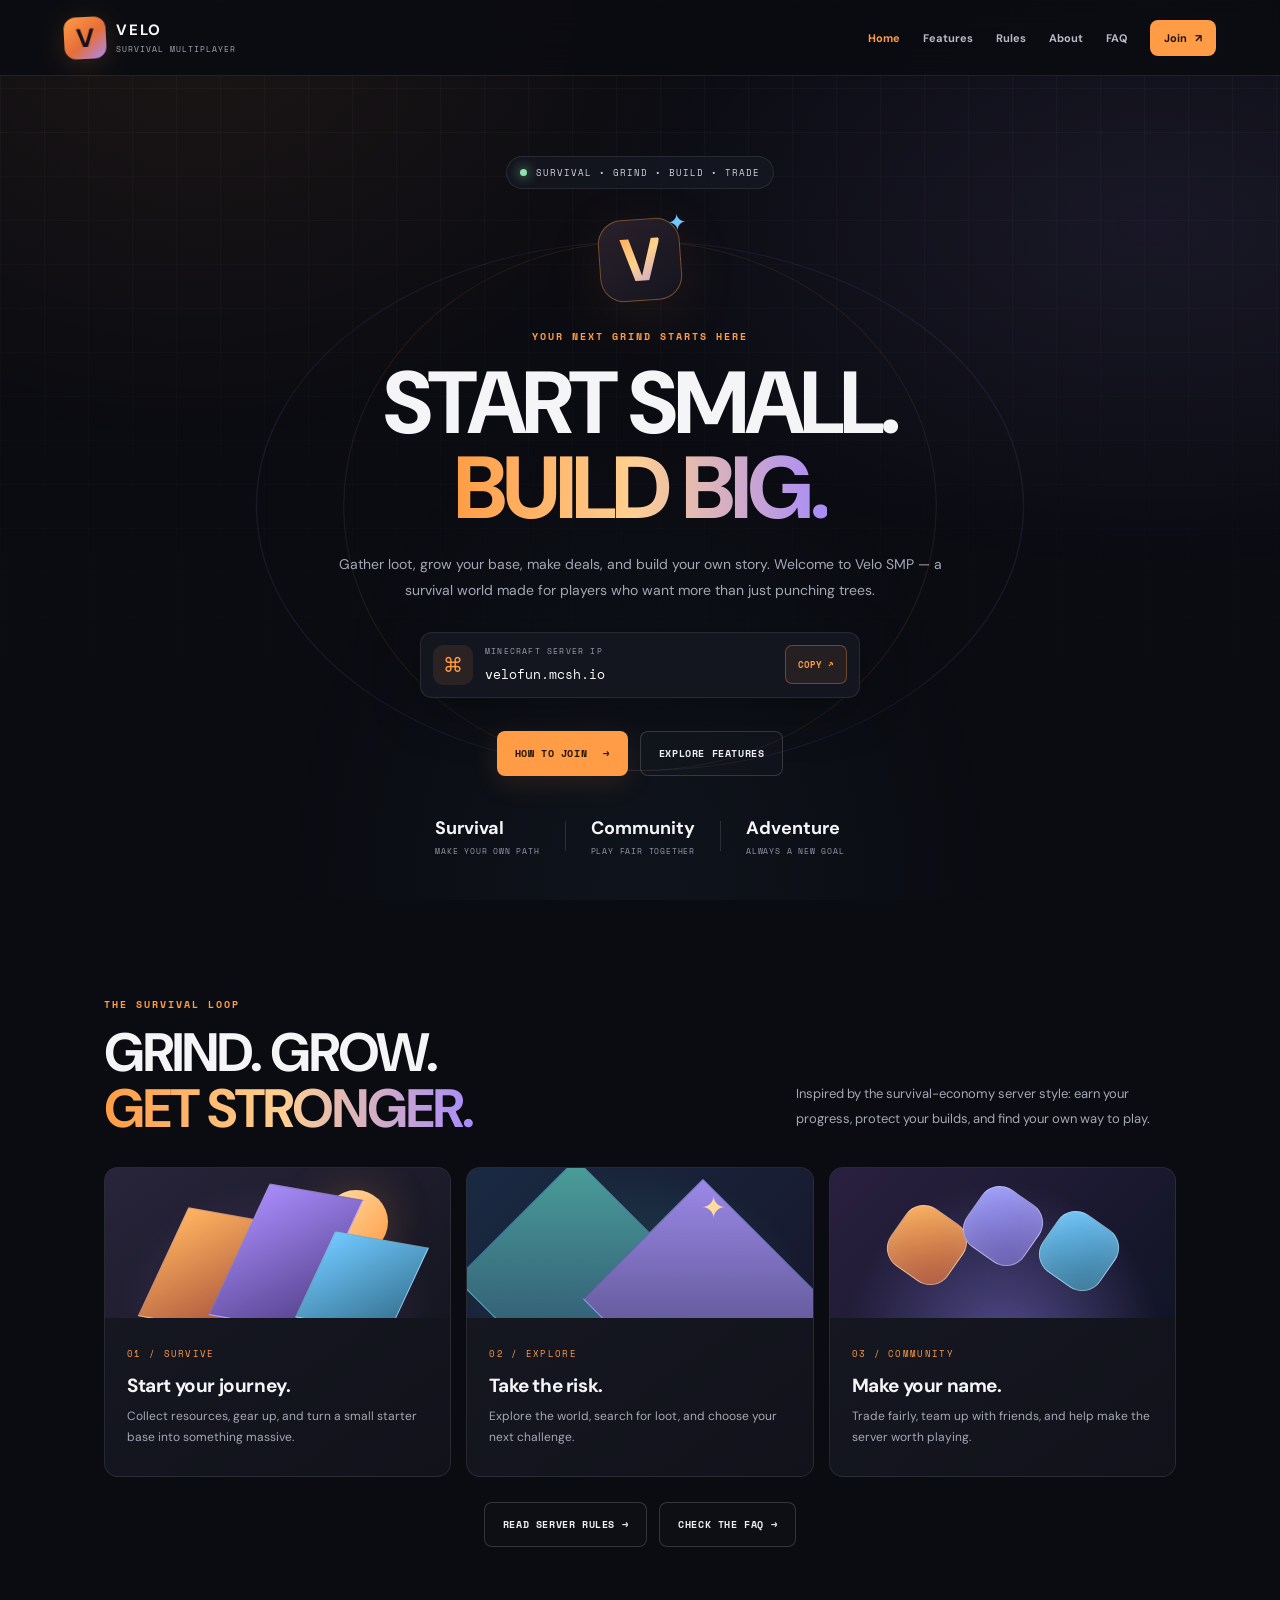
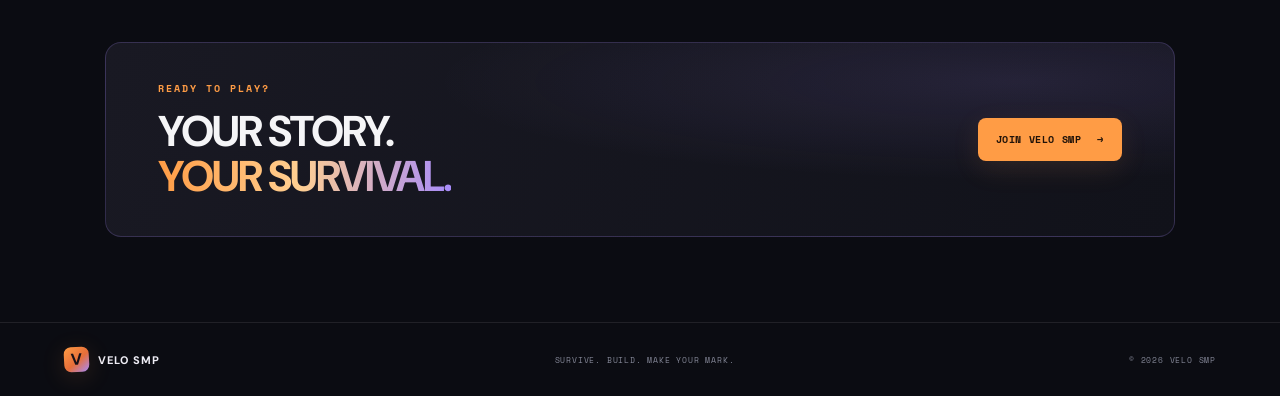
==== commit e9b1bfee: "Fix Velo page navigation and paths" ====
--- a/index.html
+++ b/index.html
@@ -1 +1 @@
-<!doctype html><html lang="en"><head><meta charset="UTF-8"><meta name="viewport" content="width=device-width,initial-scale=1"><meta name="theme-color" content="#0b0c12"><meta name="description" content="Explore Velo SMP, a Minecraft survival server inspired by survival economy communities."><title>VELO SMP — Survival Starts Here</title><link rel="icon" type="image/svg+xml" href="favicon.svg?v=3"><link rel="stylesheet" href="style.css"></head><body><div class="ambient"></div><div class="grid-overlay"></div><header class="site-header"><a class="brand" href="index.html" aria-label="Velo SMP home"><span class="brand-mark">V</span><span class="brand-name">VELO<span class="brand-sub">SURVIVAL MULTIPLAYER</span></span></a><nav aria-label="Main navigation"><a class="active" href="index.html">Home</a><a class="" href="features.html">Features</a><a class="" href="rules.html">Rules</a><a class="" href="ranks.html">Ranks</a><a class="" href="about.html">About</a><a class="" href="faq.html">FAQ</a><a class="nav-join " href="join.html">Join <span>↗</span></a></nav></header><main><section class="hero"><div class="hero-orbit orbit-one"></div><div class="hero-orbit orbit-two"></div><div class="server-pill"><span class="live-dot"></span> SURVIVAL • GRIND • BUILD • TRADE</div><div class="hero-emblem"><span>V</span><i class="emblem-spark">✦</i></div><p class="eyebrow">YOUR NEXT GRIND STARTS HERE</p><h1>START SMALL.<br><span>BUILD BIG.</span></h1><p class="hero-copy">Gather loot, grow your base, make deals, and build your own story. Welcome to Velo SMP — a survival world made for players who want more than just punching trees.</p><div class="server-address"><div class="address-icon">⌘</div><div class="address-text"><small>MINECRAFT SERVER IP</small><strong>velofun.mcsh.io</strong></div><button id="copy-ip">COPY ↗</button></div><p class="copy-note" id="copy-note" aria-live="polite"></p><div class="hero-actions"><a class="button primary" href="join.html">HOW TO JOIN <span>→</span></a><a class="button ghost" href="features.html">EXPLORE FEATURES</a></div><div class="hero-stats"><div><strong>Survival</strong><span>MAKE YOUR OWN PATH</span></div><i></i><div><strong>Community</strong><span>PLAY FAIR TOGETHER</span></div><i></i><div><strong>Adventure</strong><span>ALWAYS A NEW GOAL</span></div></div></section><section class="section-wrap"><div class="section-heading"><div><p class="eyebrow">THE SURVIVAL LOOP</p><h2>GRIND. GROW.<br><span>GET STRONGER.</span></h2></div><p>Inspired by the survival-economy server style: earn your progress, protect your builds, and find your own way to play.</p></div><div class="feature-grid"><article class="feature-card"><div class="card-art art-build"><span class="art-moon"></span><span class="block block-a"></span><span class="block block-b"></span><span class="block block-c"></span></div><div class="card-content"><span class="card-number">01 / SURVIVE</span><h3>Start your journey.</h3><p>Collect resources, gear up, and turn a small starter base into something massive.</p></div></article><article class="feature-card"><div class="card-art art-explore"><span class="mountain mountain-a"></span><span class="mountain mountain-b"></span><span class="art-star">✦</span></div><div class="card-content"><span class="card-number">02 / EXPLORE</span><h3>Take the risk.</h3><p>Explore the world, search for loot, and choose your next challenge.</p></div></article><article class="feature-card"><div class="card-art art-crew"><span class="crew-orb orb-a"></span><span class="crew-orb orb-b"></span><span class="crew-orb orb-c"></span></div><div class="card-content"><span class="card-number">03 / COMMUNITY</span><h3>Make your name.</h3><p>Trade fairly, team up with friends, and help make the server worth playing.</p></div></article></div><div class="page-links"><a class="button ghost" href="rules.html">READ SERVER RULES →</a><a class="button ghost" href="faq.html">CHECK THE FAQ →</a></div></section><section class="cta-band"><div><p class="eyebrow">READY TO PLAY?</p><h2>YOUR STORY.<br><span>YOUR SURVIVAL.</span></h2></div><a class="button primary" href="join.html">JOIN VELO SMP <span>→</span></a></section></main><footer><a class="footer-brand" href="index.html"><span class="brand-mark mini">V</span> VELO SMP</a><span>SURVIVE. BUILD. MAKE YOUR MARK.</span><span>© 2026 VELO SMP</span></footer><script src="script.js"></script></body></html>+<!doctype html><html lang="en"><head><meta charset="UTF-8"><meta name="viewport" content="width=device-width,initial-scale=1"><meta name="theme-color" content="#0b0c12"><meta name="description" content="Explore Velo SMP, a Minecraft survival server inspired by survival economy communities."><title>VELO SMP — Survival Starts Here</title><link rel="icon" type="image/svg+xml" href="/favicon.svg?v=5"><link rel="stylesheet" href="/style.css"></head><body><div class="ambient"></div><div class="grid-overlay"></div><header class="site-header"><a class="brand" href="/index.html" aria-label="Velo SMP home"><span class="brand-mark">V</span><span class="brand-name">VELO<span class="brand-sub">SURVIVAL MULTIPLAYER</span></span></a><nav aria-label="Main navigation"><a class="active" href="/index.html">Home</a><a class="" href="/features.html">Features</a><a class="" href="/rules.html">Rules</a><a class="" href="/about.html">About</a><a class="" href="/faq.html">FAQ</a><a class="nav-join " href="/join.html">Join <span>↗</span></a></nav></header><main><section class="hero"><div class="hero-orbit orbit-one"></div><div class="hero-orbit orbit-two"></div><div class="server-pill"><span class="live-dot"></span> SURVIVAL • GRIND • BUILD • TRADE</div><div class="hero-emblem"><span>V</span><i class="emblem-spark">✦</i></div><p class="eyebrow">YOUR NEXT GRIND STARTS HERE</p><h1>START SMALL.<br><span>BUILD BIG.</span></h1><p class="hero-copy">Gather loot, grow your base, make deals, and build your own story. Welcome to Velo SMP — a survival world made for players who want more than just punching trees.</p><div class="server-address"><div class="address-icon">⌘</div><div class="address-text"><small>MINECRAFT SERVER IP</small><strong>velofun.mcsh.io</strong></div><button id="copy-ip">COPY ↗</button></div><p class="copy-note" id="copy-note" aria-live="polite"></p><div class="hero-actions"><a class="button primary" href="/join.html">HOW TO JOIN <span>→</span></a><a class="button ghost" href="/features.html">EXPLORE FEATURES</a></div><div class="hero-stats"><div><strong>Survival</strong><span>MAKE YOUR OWN PATH</span></div><i></i><div><strong>Community</strong><span>PLAY FAIR TOGETHER</span></div><i></i><div><strong>Adventure</strong><span>ALWAYS A NEW GOAL</span></div></div></section><section class="section-wrap"><div class="section-heading"><div><p class="eyebrow">THE SURVIVAL LOOP</p><h2>GRIND. GROW.<br><span>GET STRONGER.</span></h2></div><p>Inspired by the survival-economy server style: earn your progress, protect your builds, and find your own way to play.</p></div><div class="feature-grid"><article class="feature-card"><div class="card-art art-build"><span class="art-moon"></span><span class="block block-a"></span><span class="block block-b"></span><span class="block block-c"></span></div><div class="card-content"><span class="card-number">01 / SURVIVE</span><h3>Start your journey.</h3><p>Collect resources, gear up, and turn a small starter base into something massive.</p></div></article><article class="feature-card"><div class="card-art art-explore"><span class="mountain mountain-a"></span><span class="mountain mountain-b"></span><span class="art-star">✦</span></div><div class="card-content"><span class="card-number">02 / EXPLORE</span><h3>Take the risk.</h3><p>Explore the world, search for loot, and choose your next challenge.</p></div></article><article class="feature-card"><div class="card-art art-crew"><span class="crew-orb orb-a"></span><span class="crew-orb orb-b"></span><span class="crew-orb orb-c"></span></div><div class="card-content"><span class="card-number">03 / COMMUNITY</span><h3>Make your name.</h3><p>Trade fairly, team up with friends, and help make the server worth playing.</p></div></article></div><div class="page-links"><a class="button ghost" href="/rules.html">READ SERVER RULES →</a><a class="button ghost" href="/faq.html">CHECK THE FAQ →</a></div></section><section class="cta-band"><div><p class="eyebrow">READY TO PLAY?</p><h2>YOUR STORY.<br><span>YOUR SURVIVAL.</span></h2></div><a class="button primary" href="/join.html">JOIN VELO SMP <span>→</span></a></section></main><footer><a class="footer-brand" href="/index.html"><span class="brand-mark mini">V</span> VELO SMP</a><span>SURVIVE. BUILD. MAKE YOUR MARK.</span><span>© 2026 VELO SMP</span></footer><script src="/script.js"></script></body></html>
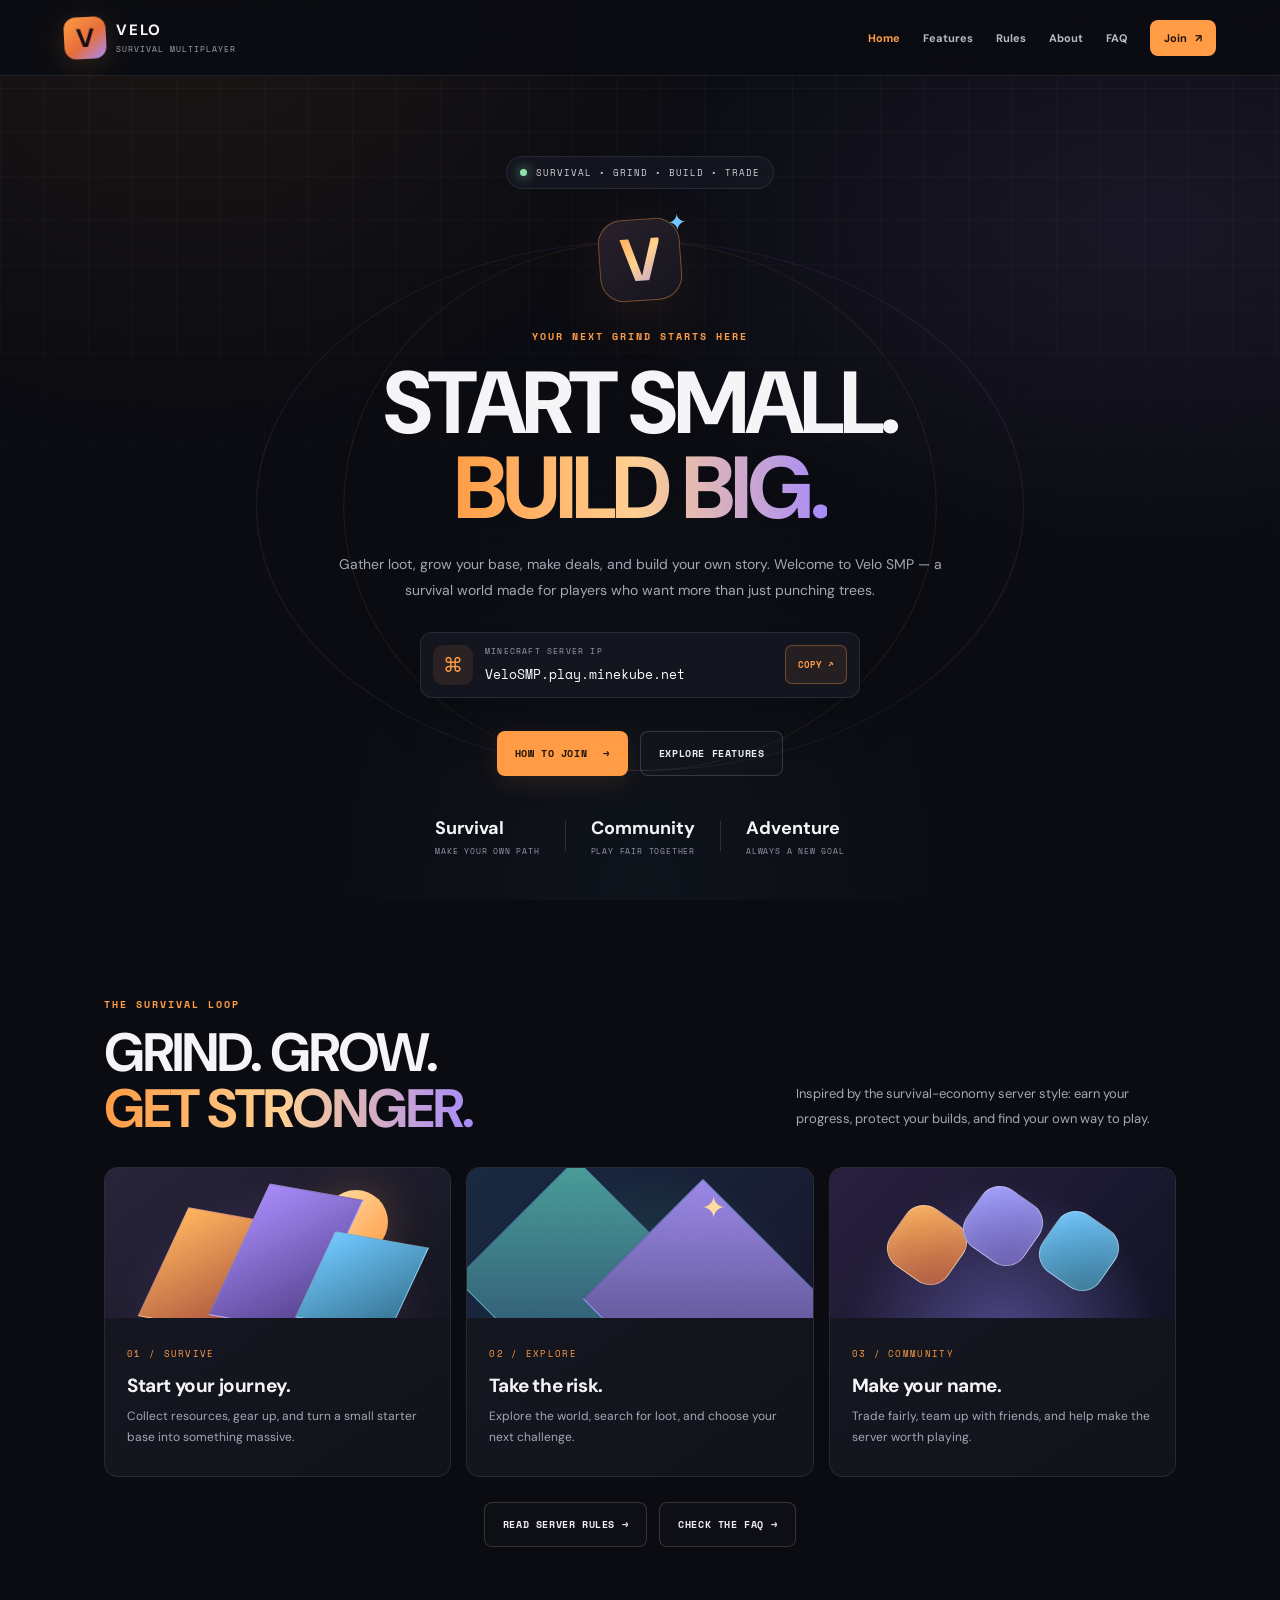
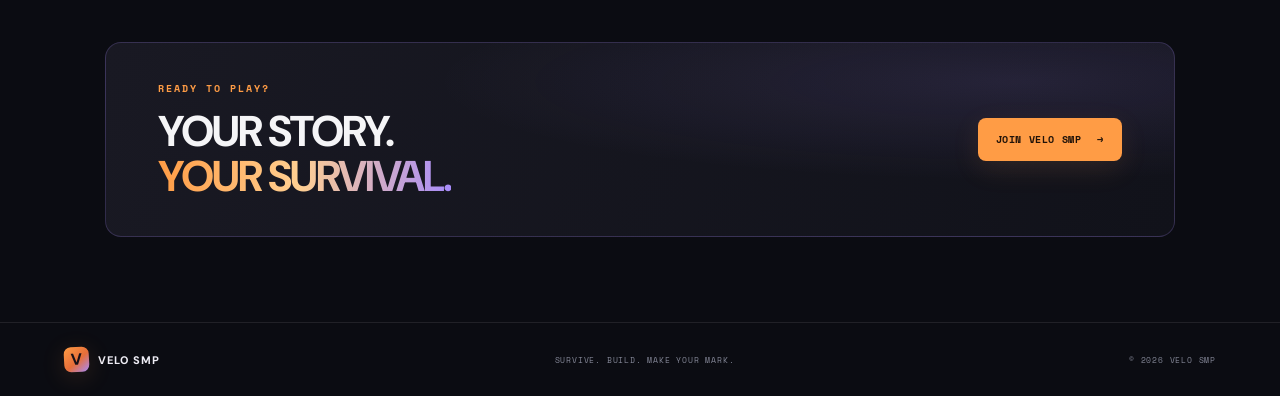
==== commit 3678ce2e: "Update VELO SMP Minecraft server address" ====
--- a/index.html
+++ b/index.html
@@ -1 +1 @@
-<!doctype html><html lang="en"><head><meta charset="UTF-8"><meta name="viewport" content="width=device-width,initial-scale=1"><meta name="theme-color" content="#0b0c12"><meta name="description" content="Explore Velo SMP, a Minecraft survival server inspired by survival economy communities."><title>VELO SMP — Survival Starts Here</title><link rel="icon" type="image/svg+xml" href="/favicon.svg?v=5"><link rel="stylesheet" href="/style.css"></head><body><div class="ambient"></div><div class="grid-overlay"></div><header class="site-header"><a class="brand" href="/index.html" aria-label="Velo SMP home"><span class="brand-mark">V</span><span class="brand-name">VELO<span class="brand-sub">SURVIVAL MULTIPLAYER</span></span></a><nav aria-label="Main navigation"><a class="active" href="/index.html">Home</a><a class="" href="/features.html">Features</a><a class="" href="/rules.html">Rules</a><a class="" href="/about.html">About</a><a class="" href="/faq.html">FAQ</a><a class="nav-join " href="/join.html">Join <span>↗</span></a></nav></header><main><section class="hero"><div class="hero-orbit orbit-one"></div><div class="hero-orbit orbit-two"></div><div class="server-pill"><span class="live-dot"></span> SURVIVAL • GRIND • BUILD • TRADE</div><div class="hero-emblem"><span>V</span><i class="emblem-spark">✦</i></div><p class="eyebrow">YOUR NEXT GRIND STARTS HERE</p><h1>START SMALL.<br><span>BUILD BIG.</span></h1><p class="hero-copy">Gather loot, grow your base, make deals, and build your own story. Welcome to Velo SMP — a survival world made for players who want more than just punching trees.</p><div class="server-address"><div class="address-icon">⌘</div><div class="address-text"><small>MINECRAFT SERVER IP</small><strong>velofun.mcsh.io</strong></div><button id="copy-ip">COPY ↗</button></div><p class="copy-note" id="copy-note" aria-live="polite"></p><div class="hero-actions"><a class="button primary" href="/join.html">HOW TO JOIN <span>→</span></a><a class="button ghost" href="/features.html">EXPLORE FEATURES</a></div><div class="hero-stats"><div><strong>Survival</strong><span>MAKE YOUR OWN PATH</span></div><i></i><div><strong>Community</strong><span>PLAY FAIR TOGETHER</span></div><i></i><div><strong>Adventure</strong><span>ALWAYS A NEW GOAL</span></div></div></section><section class="section-wrap"><div class="section-heading"><div><p class="eyebrow">THE SURVIVAL LOOP</p><h2>GRIND. GROW.<br><span>GET STRONGER.</span></h2></div><p>Inspired by the survival-economy server style: earn your progress, protect your builds, and find your own way to play.</p></div><div class="feature-grid"><article class="feature-card"><div class="card-art art-build"><span class="art-moon"></span><span class="block block-a"></span><span class="block block-b"></span><span class="block block-c"></span></div><div class="card-content"><span class="card-number">01 / SURVIVE</span><h3>Start your journey.</h3><p>Collect resources, gear up, and turn a small starter base into something massive.</p></div></article><article class="feature-card"><div class="card-art art-explore"><span class="mountain mountain-a"></span><span class="mountain mountain-b"></span><span class="art-star">✦</span></div><div class="card-content"><span class="card-number">02 / EXPLORE</span><h3>Take the risk.</h3><p>Explore the world, search for loot, and choose your next challenge.</p></div></article><article class="feature-card"><div class="card-art art-crew"><span class="crew-orb orb-a"></span><span class="crew-orb orb-b"></span><span class="crew-orb orb-c"></span></div><div class="card-content"><span class="card-number">03 / COMMUNITY</span><h3>Make your name.</h3><p>Trade fairly, team up with friends, and help make the server worth playing.</p></div></article></div><div class="page-links"><a class="button ghost" href="/rules.html">READ SERVER RULES →</a><a class="button ghost" href="/faq.html">CHECK THE FAQ →</a></div></section><section class="cta-band"><div><p class="eyebrow">READY TO PLAY?</p><h2>YOUR STORY.<br><span>YOUR SURVIVAL.</span></h2></div><a class="button primary" href="/join.html">JOIN VELO SMP <span>→</span></a></section></main><footer><a class="footer-brand" href="/index.html"><span class="brand-mark mini">V</span> VELO SMP</a><span>SURVIVE. BUILD. MAKE YOUR MARK.</span><span>© 2026 VELO SMP</span></footer><script src="/script.js"></script></body></html>+<!doctype html><html lang="en"><head><meta charset="UTF-8"><meta name="viewport" content="width=device-width,initial-scale=1"><meta name="theme-color" content="#0b0c12"><meta name="description" content="Explore Velo SMP, a Minecraft survival server inspired by survival economy communities."><title>VELO SMP — Survival Starts Here</title><link rel="icon" type="image/svg+xml" href="/favicon.svg?v=5"><link rel="stylesheet" href="/style.css"></head><body><div class="ambient"></div><div class="grid-overlay"></div><header class="site-header"><a class="brand" href="/index.html" aria-label="Velo SMP home"><span class="brand-mark">V</span><span class="brand-name">VELO<span class="brand-sub">SURVIVAL MULTIPLAYER</span></span></a><nav aria-label="Main navigation"><a class="active" href="/index.html">Home</a><a class="" href="/features.html">Features</a><a class="" href="/rules.html">Rules</a><a class="" href="/about.html">About</a><a class="" href="/faq.html">FAQ</a><a class="nav-join " href="/join.html">Join <span>↗</span></a></nav></header><main><section class="hero"><div class="hero-orbit orbit-one"></div><div class="hero-orbit orbit-two"></div><div class="server-pill"><span class="live-dot"></span> SURVIVAL • GRIND • BUILD • TRADE</div><div class="hero-emblem"><span>V</span><i class="emblem-spark">✦</i></div><p class="eyebrow">YOUR NEXT GRIND STARTS HERE</p><h1>START SMALL.<br><span>BUILD BIG.</span></h1><p class="hero-copy">Gather loot, grow your base, make deals, and build your own story. Welcome to Velo SMP — a survival world made for players who want more than just punching trees.</p><div class="server-address"><div class="address-icon">⌘</div><div class="address-text"><small>MINECRAFT SERVER IP</small><strong>VeloSMP.play.minekube.net</strong></div><button id="copy-ip">COPY ↗</button></div><p class="copy-note" id="copy-note" aria-live="polite"></p><div class="hero-actions"><a class="button primary" href="/join.html">HOW TO JOIN <span>→</span></a><a class="button ghost" href="/features.html">EXPLORE FEATURES</a></div><div class="hero-stats"><div><strong>Survival</strong><span>MAKE YOUR OWN PATH</span></div><i></i><div><strong>Community</strong><span>PLAY FAIR TOGETHER</span></div><i></i><div><strong>Adventure</strong><span>ALWAYS A NEW GOAL</span></div></div></section><section class="section-wrap"><div class="section-heading"><div><p class="eyebrow">THE SURVIVAL LOOP</p><h2>GRIND. GROW.<br><span>GET STRONGER.</span></h2></div><p>Inspired by the survival-economy server style: earn your progress, protect your builds, and find your own way to play.</p></div><div class="feature-grid"><article class="feature-card"><div class="card-art art-build"><span class="art-moon"></span><span class="block block-a"></span><span class="block block-b"></span><span class="block block-c"></span></div><div class="card-content"><span class="card-number">01 / SURVIVE</span><h3>Start your journey.</h3><p>Collect resources, gear up, and turn a small starter base into something massive.</p></div></article><article class="feature-card"><div class="card-art art-explore"><span class="mountain mountain-a"></span><span class="mountain mountain-b"></span><span class="art-star">✦</span></div><div class="card-content"><span class="card-number">02 / EXPLORE</span><h3>Take the risk.</h3><p>Explore the world, search for loot, and choose your next challenge.</p></div></article><article class="feature-card"><div class="card-art art-crew"><span class="crew-orb orb-a"></span><span class="crew-orb orb-b"></span><span class="crew-orb orb-c"></span></div><div class="card-content"><span class="card-number">03 / COMMUNITY</span><h3>Make your name.</h3><p>Trade fairly, team up with friends, and help make the server worth playing.</p></div></article></div><div class="page-links"><a class="button ghost" href="/rules.html">READ SERVER RULES →</a><a class="button ghost" href="/faq.html">CHECK THE FAQ →</a></div></section><section class="cta-band"><div><p class="eyebrow">READY TO PLAY?</p><h2>YOUR STORY.<br><span>YOUR SURVIVAL.</span></h2></div><a class="button primary" href="/join.html">JOIN VELO SMP <span>→</span></a></section></main><footer><a class="footer-brand" href="/index.html"><span class="brand-mark mini">V</span> VELO SMP</a><span>SURVIVE. BUILD. MAKE YOUR MARK.</span><span>© 2026 VELO SMP</span></footer><script src="/script.js"></script></body></html>
